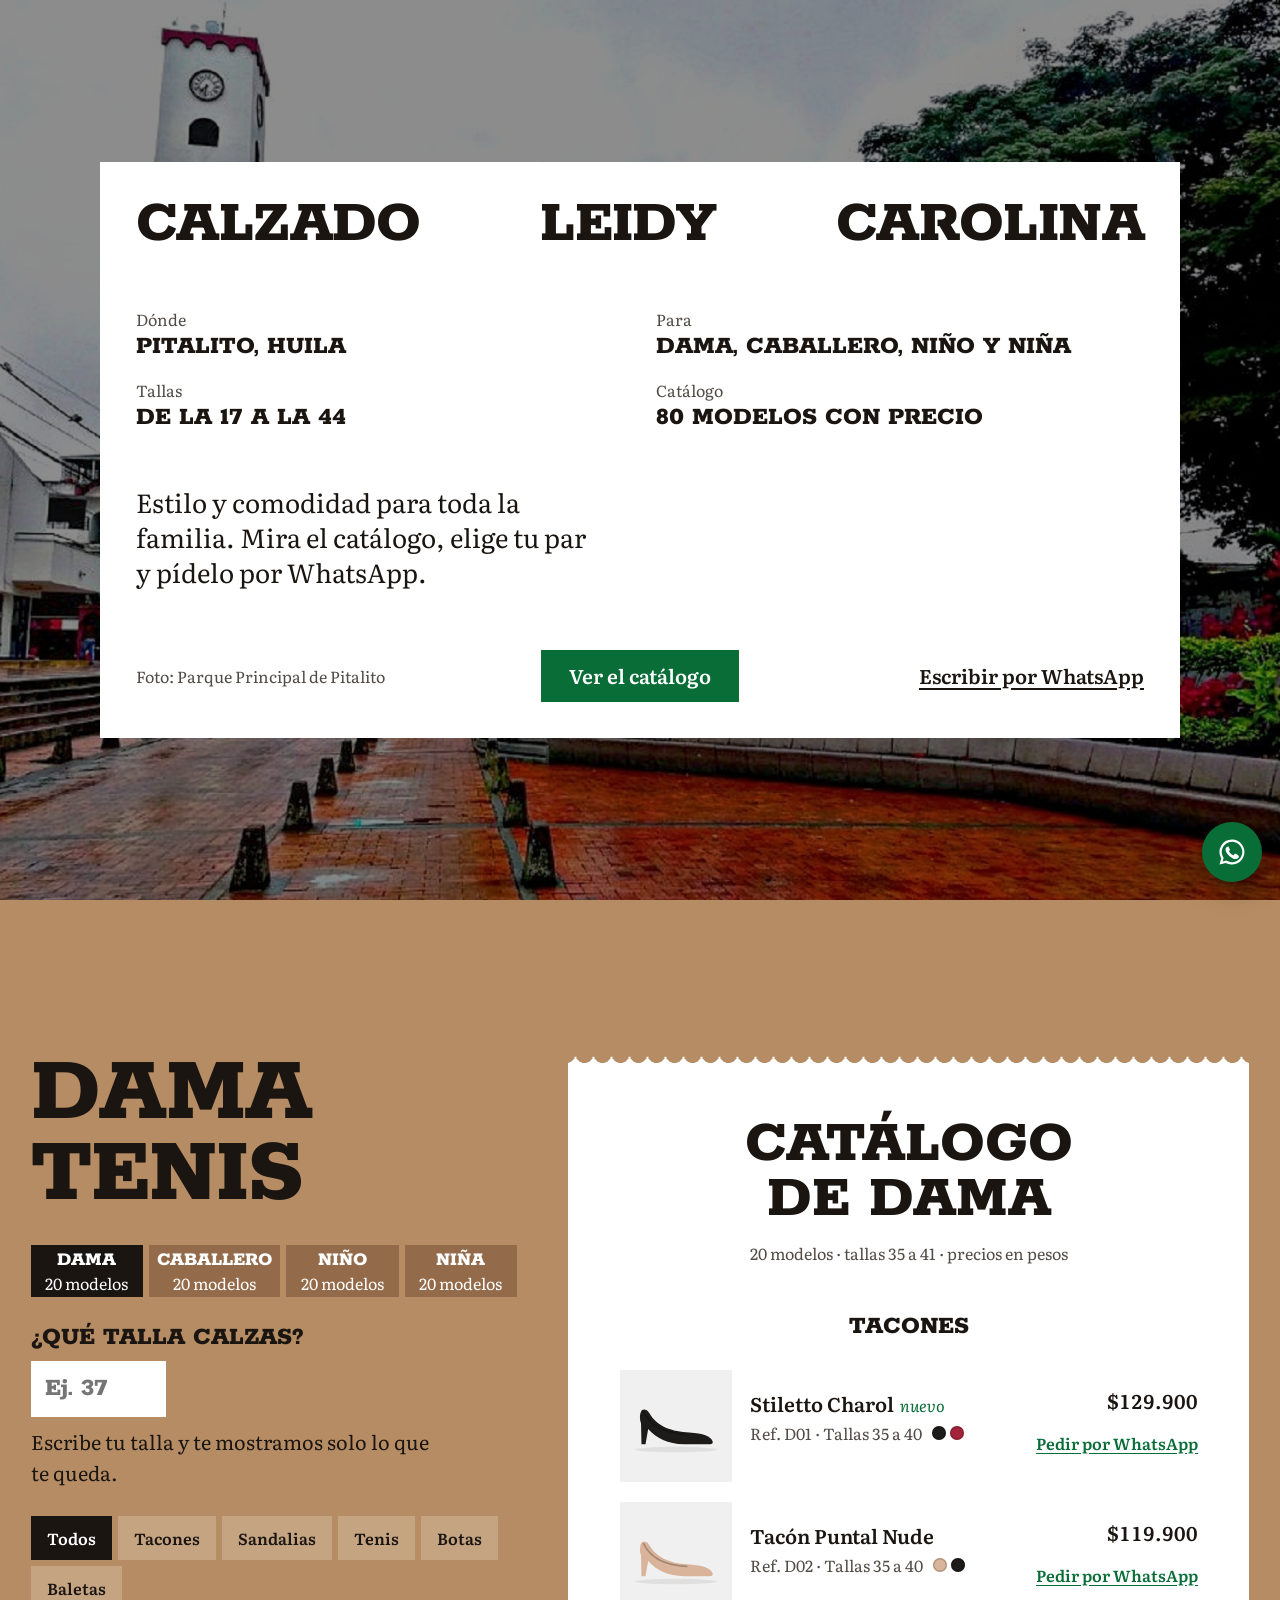
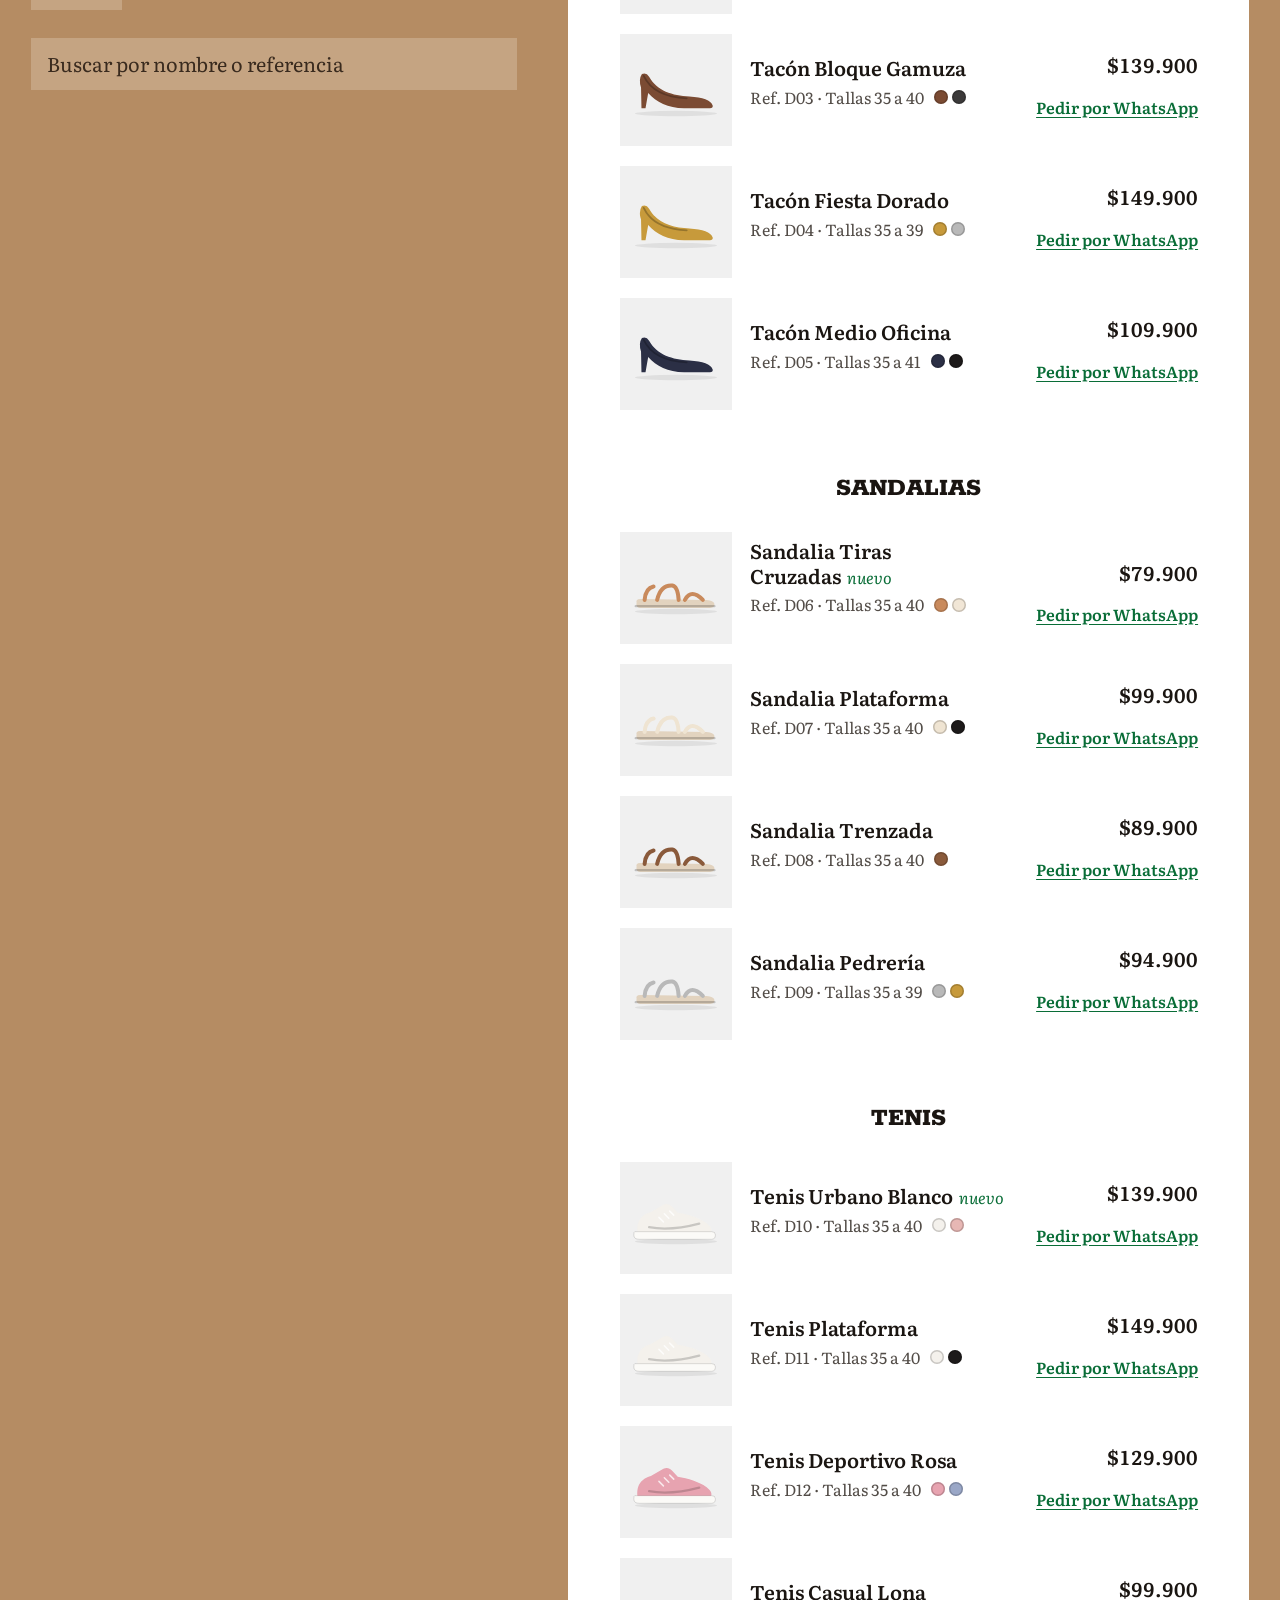
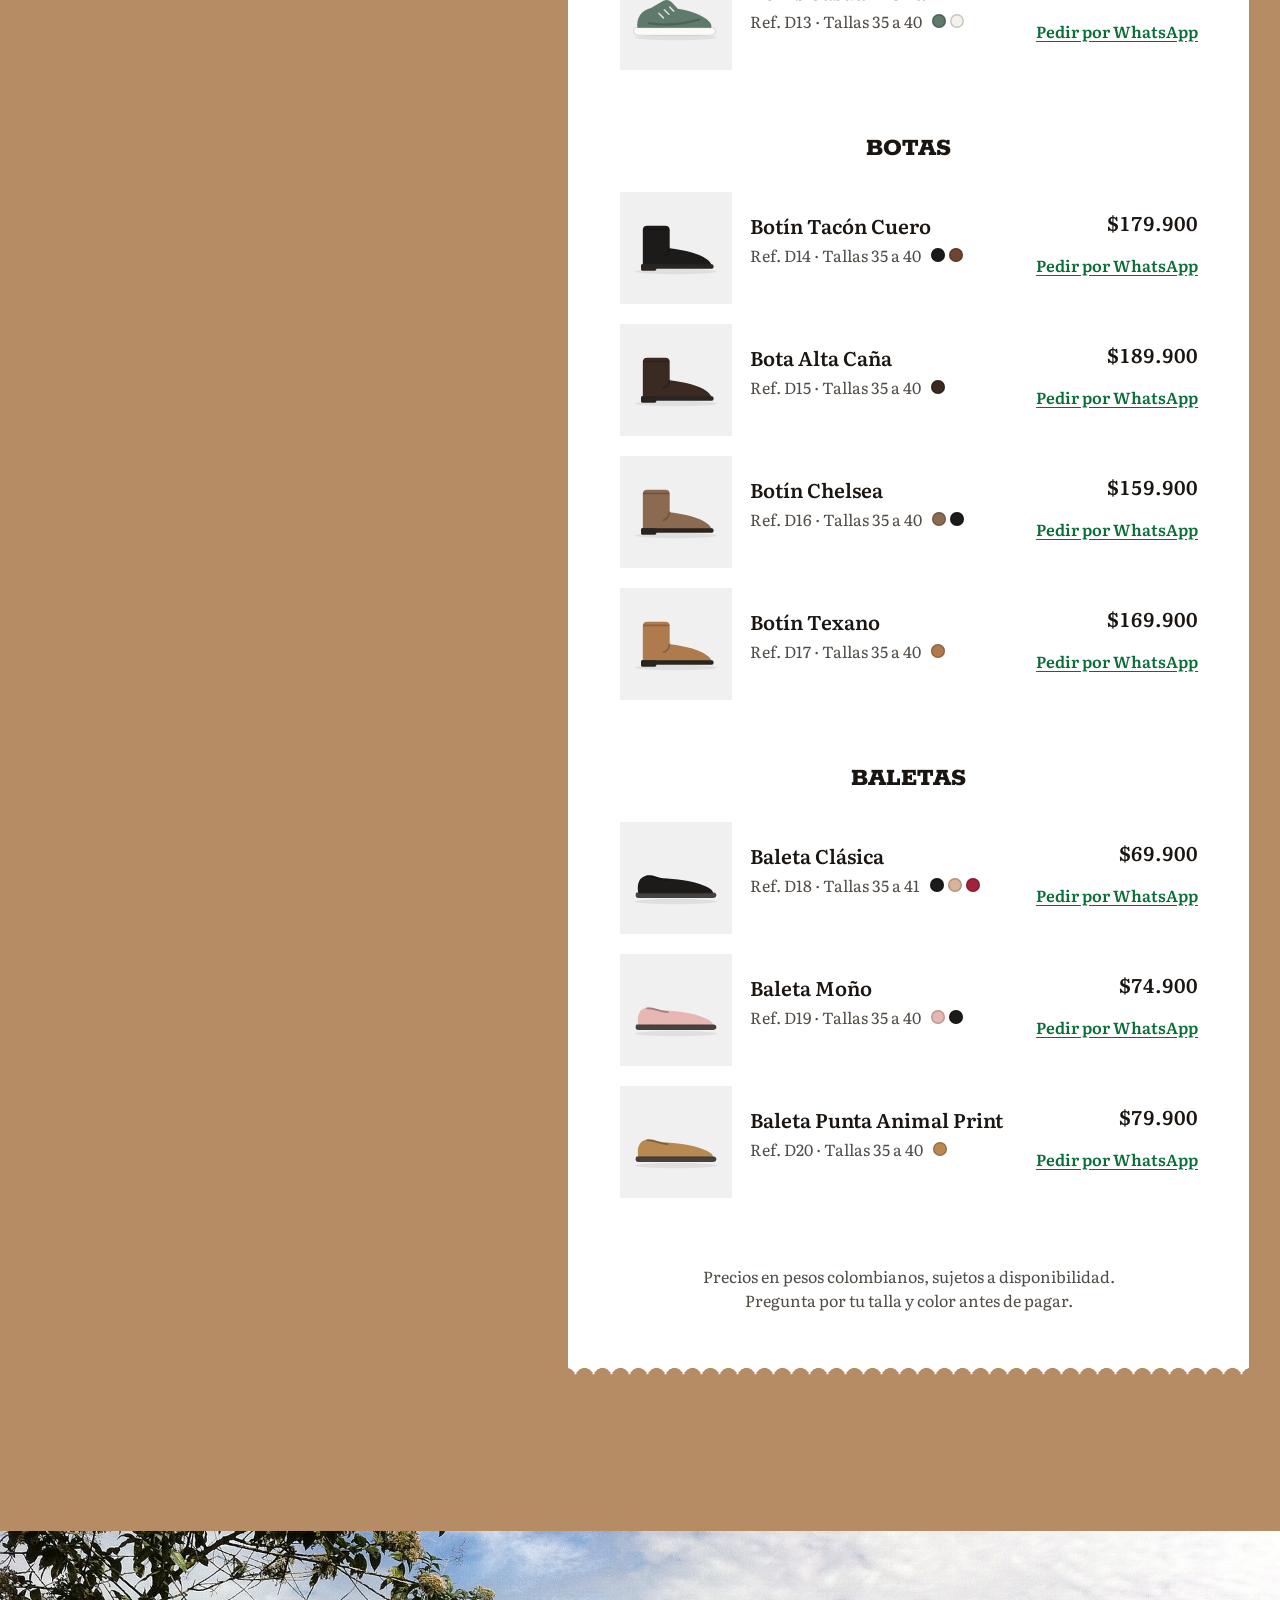
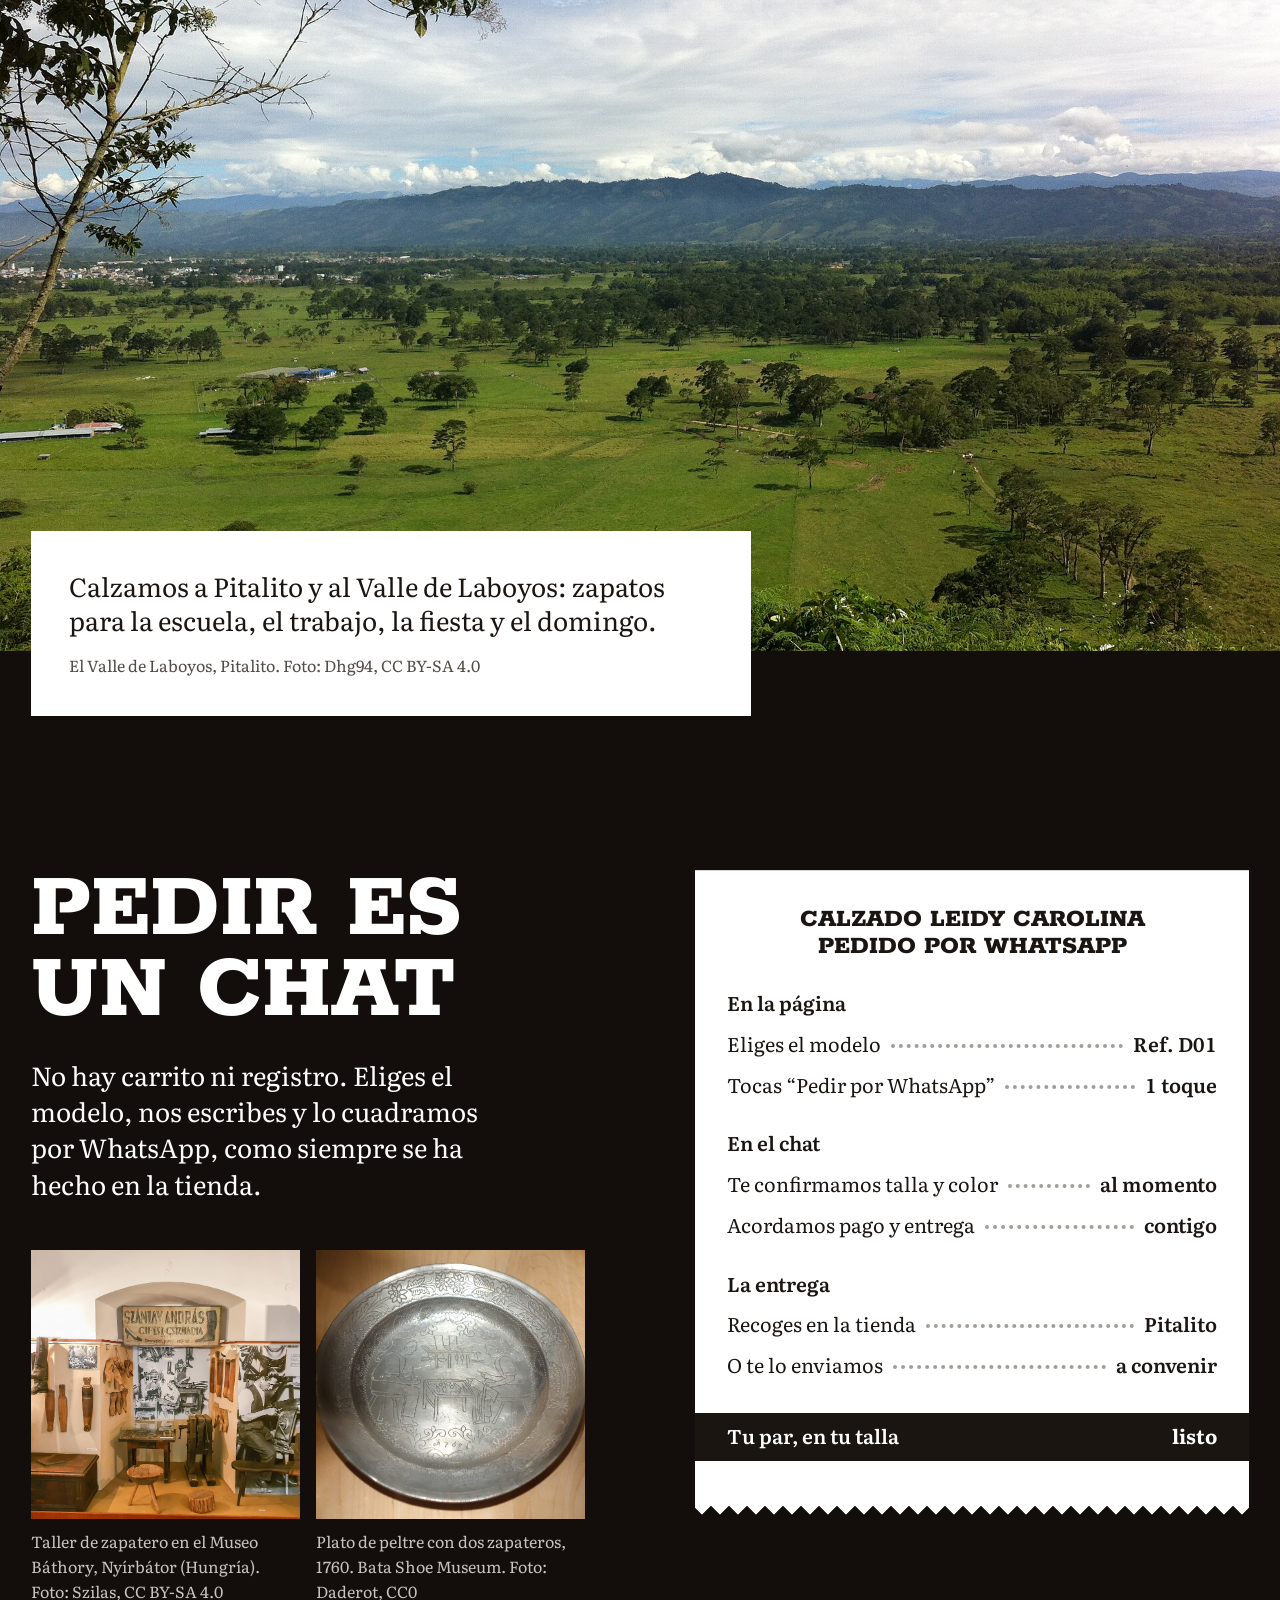
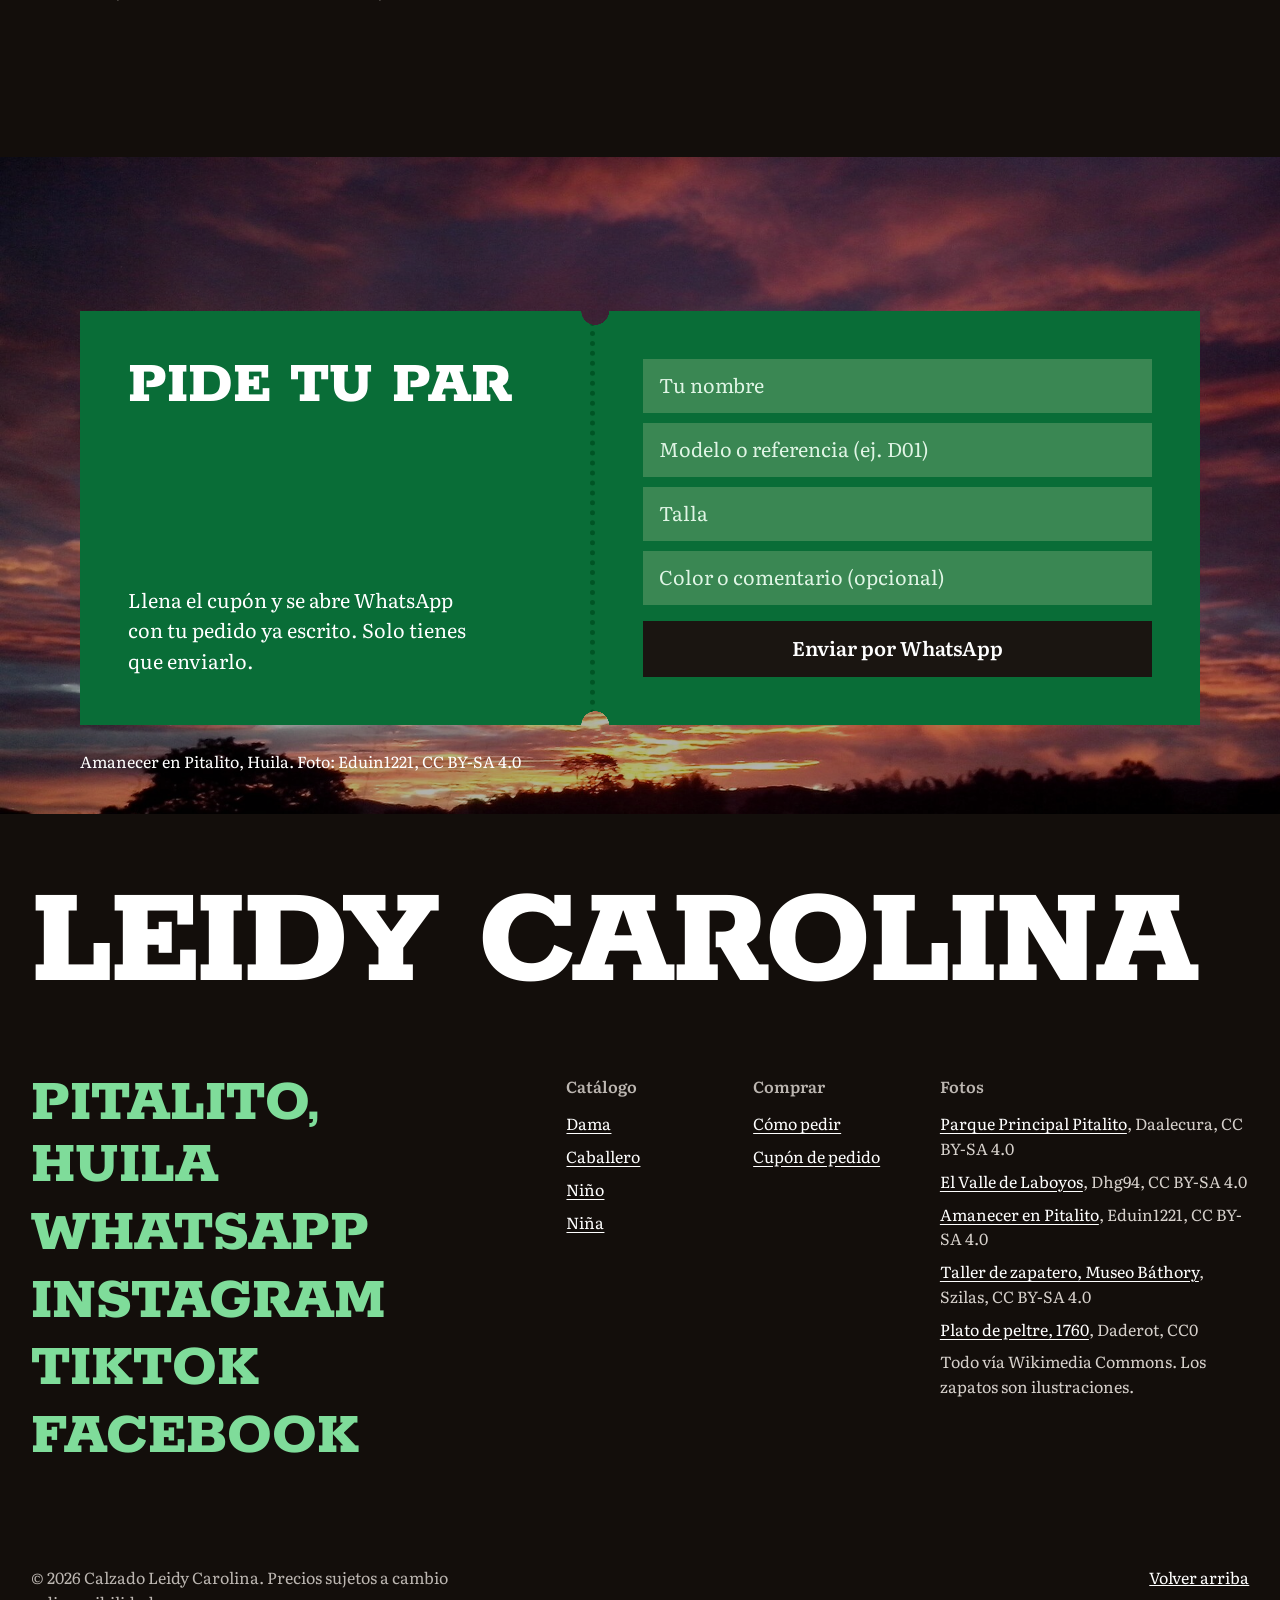
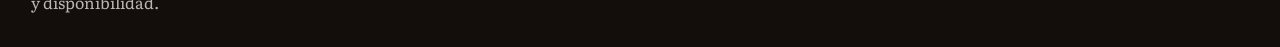
==== index.html @ a2c0b7eb "feat: catálogo web Calzado Leidy Carolina con flujo Trellis Sitio estático (HTML/CSS/JS) para mostra" ====
<!doctype html>
<html lang="es">
<head>
  <meta charset="utf-8">
  <meta name="viewport" content="width=device-width, initial-scale=1">
  <title>Calzado Leidy Carolina · Pitalito, Huila</title>
  <meta name="description" content="Catálogo de Calzado Leidy Carolina en Pitalito, Huila: 80 modelos para dama, caballero, niño y niña, con precio. Pide tu par por WhatsApp.">
  <link rel="preconnect" href="https://fonts.googleapis.com">
  <link rel="preconnect" href="https://fonts.gstatic.com" crossorigin>
  <link href="https://fonts.googleapis.com/css2?family=Rokkitt:wght@800&family=Literata:ital,opsz,wght@0,7..72,400;0,7..72,600;1,7..72,400&display=swap" rel="stylesheet">
  <link rel="stylesheet" href="css/estilos.css">
</head>
<body>

  <!-- PORTADA: la etiqueta de la caja -->
  <header class="portada" id="inicio">
    <img class="portada__foto" src="assets/parque-principal-pitalito.jpg" width="1900" height="1128"
         alt="Parque Principal de Pitalito: la torre blanca del reloj, la calle de ladrillo mojada por la lluvia y el letrero Pitalito Bicentenario entre flores rojas.">
    <div class="etiqueta" id="etiqueta">
      <h1 class="etiqueta__titulo"><span>Calzado</span> <span>Leidy</span> <span>Carolina</span></h1>

      <dl class="etiqueta__datos">
        <div><dt>Dónde</dt><dd>Pitalito, Huila</dd></div>
        <div><dt>Para</dt><dd>Dama, caballero, niño y niña</dd></div>
        <div><dt>Tallas</dt><dd id="datoTallas">De la 17 a la 44</dd></div>
        <div><dt>Catálogo</dt><dd id="datoModelos">80 modelos con precio</dd></div>
      </dl>

      <p class="etiqueta__frase">Estilo y comodidad para toda la familia. Mira el catálogo, elige tu par y pídelo por WhatsApp.</p>

      <div class="etiqueta__pie">
        <p class="etiqueta__credito">Foto: Parque Principal de Pitalito</p>
        <a class="boton" href="#catalogo">Ver el catálogo</a>
        <a class="enlace" data-wa-general target="_blank" rel="noopener">Escribir por WhatsApp</a>
      </div>
    </div>
  </header>

  <main>
    <!-- CATÁLOGO -->
    <section class="catalogo" id="catalogo" aria-labelledby="catNombre">
      <div class="catalogo__in">
        <div class="mando" id="mando">
          <h2 class="mando__nombre" id="catNombre"><span id="catTexto">Dama</span><span class="mando__tipo" id="catTipo" aria-hidden="true"></span></h2>

          <div class="pestanas" role="tablist" aria-label="Categorías" id="pestanas"></div>

          <div class="talla">
            <label for="talla" class="talla__pregunta">¿Qué talla calzas?</label>
            <div class="talla__fila">
              <input id="talla" type="number" inputmode="numeric" min="15" max="46" placeholder="Ej. 37" autocomplete="off">
              <button type="button" class="talla__borrar" id="tallaBorrar" hidden>Ver todas las tallas</button>
            </div>
            <p class="talla__resultado" id="tallaResultado" aria-live="polite">Escribe tu talla y te mostramos solo lo que te queda.</p>
          </div>

          <div class="tipos" id="tipos" role="group" aria-label="Tipo de zapato"></div>

          <label class="buscar">
            <span class="oculto">Buscar en todo el catálogo</span>
            <input type="search" id="buscar" placeholder="Buscar por nombre o referencia" autocomplete="off">
          </label>
        </div>

        <div class="hoja" id="hoja" role="tabpanel" aria-labelledby="hojaTitulo">
          <div class="hoja__cabeza">
            <h3 class="hoja__titulo" id="hojaTitulo">Catálogo de dama</h3>
            <p class="hoja__nota" id="hojaNota"></p>
          </div>
          <div id="lista"></div>
          <p class="hoja__cierre">Precios en pesos colombianos, sujetos a disponibilidad.<br>Pregunta por tu talla y color antes de pagar.</p>
        </div>
      </div>
    </section>

    <!-- EL VALLE -->
    <section class="valle" aria-label="Pitalito">
      <img class="valle__foto" src="assets/el-valle-de-laboyos-pitalito-huila-colombia.jpg" width="1920" height="1434" loading="lazy"
           alt="El Valle de Laboyos visto desde una loma con cafetales: potreros verdes, árboles sueltos y las montañas al fondo bajo un cielo con nubes.">
      <div class="valle__nota">
        <p>Calzamos a Pitalito y al Valle de Laboyos: zapatos para la escuela, el trabajo, la fiesta y el domingo.</p>
        <p class="valle__credito">El Valle de Laboyos, Pitalito. Foto: Dhg94, CC BY-SA 4.0</p>
      </div>
    </section>

    <!-- CÓMO PEDIR -->
    <section class="pedir" id="como-pedir" aria-labelledby="pedirTitulo">
      <div class="pedir__in">
        <div class="pedir__texto">
          <h2 id="pedirTitulo">Pedir es un chat</h2>
          <p>No hay carrito ni registro. Eliges el modelo, nos escribes y lo cuadramos por WhatsApp, como siempre se ha hecho en la tienda.</p>
          <div class="laminas">
            <figure>
              <img src="assets/shoemaker-s-workshop-in-the-bathory-museum.jpg" width="1920" height="1598" loading="lazy"
                   alt="Taller de zapatero reconstruido en un museo: hormas de madera colgadas, botas de cuero, un banco y un letrero antiguo con un zapato de tacón y una bota.">
              <figcaption>Taller de zapatero en el Museo Báthory, Nyírbátor (Hungría). Foto: Szilas, CC BY-SA 4.0</figcaption>
            </figure>
            <figure>
              <img src="assets/romanian-plate-depicting-shoemaker-s-workshop-1760.jpg" width="1920" height="1669" loading="lazy"
                   alt="Plato de peltre grabado en 1760 con dos zapateros trabajando frente a una mesa, con botas en la repisa del fondo.">
              <figcaption>Plato de peltre con dos zapateros, 1760. Bata Shoe Museum. Foto: Daderot, CC0</figcaption>
            </figure>
          </div>
        </div>

        <div class="tirilla" role="group" aria-label="Pasos para pedir">
          <p class="tirilla__cabeza">Calzado Leidy Carolina<br>Pedido por WhatsApp</p>
          <h3>En la página</h3>
          <ul>
            <li><span>Eliges el modelo</span><i></i><b>Ref. D01</b></li>
            <li><span>Tocas “Pedir por WhatsApp”</span><i></i><b>1 toque</b></li>
          </ul>
          <h3>En el chat</h3>
          <ul>
            <li><span>Te confirmamos talla y color</span><i></i><b>al momento</b></li>
            <li><span>Acordamos pago y entrega</span><i></i><b>contigo</b></li>
          </ul>
          <h3>La entrega</h3>
          <ul>
            <li><span>Recoges en la tienda</span><i></i><b>Pitalito</b></li>
            <li><span>O te lo enviamos</span><i></i><b>a convenir</b></li>
          </ul>
          <p class="tirilla__total"><span>Tu par, en tu talla</span><b>listo</b></p>
        </div>
      </div>
    </section>

    <!-- CUPÓN -->
    <section class="cupon-zona" id="cupon" aria-labelledby="cuponTitulo">
      <img class="cupon-zona__foto" src="assets/amanecer-en-pitalito-huila.jpg" width="1920" height="1440" loading="lazy"
           alt="Amanecer en Pitalito: nubes encendidas de rojo y naranja sobre la silueta oscura de los árboles.">
      <form class="cupon" id="formCupon">
        <div class="cupon__izq">
          <h2 id="cuponTitulo">Pide tu par</h2>
          <p>Llena el cupón y se abre WhatsApp con tu pedido ya escrito. Solo tienes que enviarlo.</p>
        </div>
        <div class="cupon__der">
          <label><span class="oculto">Tu nombre</span><input name="nombre" placeholder="Tu nombre" autocomplete="name" required></label>
          <label><span class="oculto">Modelo o referencia</span><input name="modelo" id="cuponModelo" placeholder="Modelo o referencia (ej. D01)" required></label>
          <label><span class="oculto">Talla</span><input name="talla" id="cuponTalla" type="number" inputmode="numeric" min="15" max="46" placeholder="Talla" required></label>
          <label><span class="oculto">Color o comentario</span><input name="nota" placeholder="Color o comentario (opcional)"></label>
          <button type="submit" class="cupon__enviar">Enviar por WhatsApp</button>
          <p class="cupon__error" id="cuponError" role="alert" hidden></p>
        </div>
      </form>
      <p class="cupon-zona__credito">Amanecer en Pitalito, Huila. Foto: Eduin1221, CC BY-SA 4.0</p>
    </section>
  </main>

  <footer class="pie">
    <p class="pie__marca" aria-hidden="true">Leidy Carolina</p>
    <div class="pie__fila">
      <ul class="pie__lugares">
        <li><a href="https://www.google.com/maps/search/?api=1&amp;query=Calzado%20Leidy%20Carolina%20Pitalito" target="_blank" rel="noopener">Pitalito, Huila</a></li>
        <li><a data-wa-general target="_blank" rel="noopener">WhatsApp</a></li>
        <li><a id="lnkInstagram" target="_blank" rel="noopener">Instagram</a></li>
        <li><a id="lnkTiktok" target="_blank" rel="noopener">TikTok</a></li>
        <li><a id="lnkFacebook" target="_blank" rel="noopener">Facebook</a></li>
      </ul>
      <div class="pie__cols">
        <div>
          <h2>Catálogo</h2>
          <ul>
            <li><a href="#catalogo" data-ir="dama">Dama</a></li>
            <li><a href="#catalogo" data-ir="caballero">Caballero</a></li>
            <li><a href="#catalogo" data-ir="nino">Niño</a></li>
            <li><a href="#catalogo" data-ir="nina">Niña</a></li>
          </ul>
        </div>
        <div>
          <h2>Comprar</h2>
          <ul>
            <li><a href="#como-pedir">Cómo pedir</a></li>
            <li><a href="#cupon">Cupón de pedido</a></li>
          </ul>
        </div>
        <div class="pie__creditos">
          <h2>Fotos</h2>
          <ul>
            <li><a href="https://commons.wikimedia.org/w/index.php?curid=128107814" target="_blank" rel="noopener">Parque Principal Pitalito</a>, Daalecura, CC BY-SA 4.0</li>
            <li><a href="https://commons.wikimedia.org/w/index.php?curid=36018869" target="_blank" rel="noopener">El Valle de Laboyos</a>, Dhg94, CC BY-SA 4.0</li>
            <li><a href="https://commons.wikimedia.org/w/index.php?curid=45700578" target="_blank" rel="noopener">Amanecer en Pitalito</a>, Eduin1221, CC BY-SA 4.0</li>
            <li><a href="https://commons.wikimedia.org/w/index.php?curid=107156066" target="_blank" rel="noopener">Taller de zapatero, Museo Báthory</a>, Szilas, CC BY-SA 4.0</li>
            <li><a href="https://commons.wikimedia.org/w/index.php?curid=30473630" target="_blank" rel="noopener">Plato de peltre, 1760</a>, Daderot, CC0</li>
            <li>Todo vía Wikimedia Commons. Los zapatos son ilustraciones.</li>
          </ul>
        </div>
      </div>
    </div>
    <div class="pie__legal">
      <p>© <span id="anio">2026</span> Calzado Leidy Carolina. Precios sujetos a cambio y disponibilidad.</p>
      <a href="#inicio">Volver arriba</a>
    </div>
  </footer>

  <a class="wa-flota" data-wa-general target="_blank" rel="noopener" aria-label="Escribir por WhatsApp">
    <svg viewBox="0 0 24 24" aria-hidden="true"><path d="M12 2a10 10 0 0 0-8.6 15.1L2 22l5-1.3A10 10 0 1 0 12 2zm0 18.2a8.2 8.2 0 0 1-4.2-1.2l-.3-.2-3 .8.8-2.9-.2-.3A8.2 8.2 0 1 1 12 20.2zm4.5-6.1c-.2-.1-1.5-.7-1.7-.8-.2-.1-.4-.1-.6.1l-.8 1c-.1.2-.3.2-.5.1a6.7 6.7 0 0 1-3.3-2.9c-.2-.4.2-.4.7-1.3.1-.2 0-.3 0-.4l-.8-1.8c-.2-.5-.4-.4-.6-.4h-.5a1 1 0 0 0-.7.3 3 3 0 0 0-.9 2.2 5.2 5.2 0 0 0 1.1 2.7 11.8 11.8 0 0 0 4.5 4c1.7.7 2.3.8 3.2.6.5-.1 1.5-.6 1.7-1.2.2-.6.2-1.1.1-1.2l-.4-.3z"/></svg>
  </a>

  <dialog class="ficha" id="ficha" aria-labelledby="fichaNombre">
    <button class="ficha__cerrar" id="fichaCerrar" aria-label="Cerrar">Cerrar</button>
    <div id="fichaContenido"></div>
  </dialog>

  <script src="js/productos.js"></script>
  <script src="js/app.js"></script>
</body>
</html>
---- css/estilos.css ----
/* =========================================================
   Calzado Leidy Carolina — la página es la caja de zapatos:
   cartón kraft de fondo, etiquetas de papel blanco encima.
   ========================================================= */
:root {
  /* color */
  --kraft: oklch(0.67 0.075 66);        /* el cartón de la caja */
  --kraft-hondo: oklch(0.56 0.07 60);
  --etiqueta: #ffffff;                  /* el papel de la etiqueta */
  --gris: oklch(0.955 0 0);        /* un paso de tono para fichas y campos */
  --tinta: oklch(0.2 0.012 60);
  --tinta-suave: oklch(0.42 0.012 60);
  --accion: oklch(0.47 0.12 152);       /* verde de pedir por WhatsApp */
  --accion-hondo: oklch(0.39 0.11 152);
  --accion-clara: oklch(0.82 0.13 152);
  --noche: oklch(0.17 0.01 60);

  /* tipo */
  --rotulo: "Rokkitt", "Arial Narrow", sans-serif;
  --texto: "Literata", Georgia, serif;
  --paso-chico: clamp(0.9375rem, 0.85rem + 0.4vw, 1rem);
  --paso-texto: clamp(1.0625rem, 1rem + 0.3vw, 1.25rem);
  --paso-guia: clamp(1.25rem, 1.1rem + 0.7vw, 1.625rem);
  --paso-titulo: clamp(2rem, 1.3rem + 3.2vw, 4rem);
  --paso-gigante: clamp(3.5rem, 2rem + 5vw, 6rem);

  /* espacio */
  --margen: clamp(16px, 2.4vw, 32px);
  --entre-secciones: clamp(96px, 12vw, 180px);

  /* movimiento */
  --salida: cubic-bezier(0.22, 1, 0.36, 1);

  /* capas */
  --z-flota: 30;
  --z-ficha: 50;
}

*, *::before, *::after { box-sizing: border-box; }
html { scroll-behavior: smooth; -webkit-text-size-adjust: 100%; }
body {
  margin: 0;
  font-family: var(--texto);
  font-size: var(--paso-texto);
  line-height: 1.55;
  color: var(--tinta);
  background: var(--kraft);
  -webkit-font-smoothing: antialiased;
}
img, svg { display: block; max-width: 100%; }
img { height: auto; }
a { color: inherit; }
button, input { font: inherit; color: inherit; }
h1, h2, h3, p, ul, dl, dd, figure { margin: 0; }
ul { padding: 0; list-style: none; }
h1, h2, h3 { text-wrap: balance; }
p { text-wrap: pretty; }
:focus-visible { outline: 3px solid var(--accion); outline-offset: 3px; }
::selection { background: var(--tinta); color: var(--etiqueta); }
.oculto {
  position: absolute; width: 1px; height: 1px; overflow: hidden; /* taste-skill-ignore */
  clip: rect(0 0 0 0); white-space: nowrap; /* taste-skill-ignore: texto solo para lectores de pantalla */
}

/* Botón único de la página: rectángulo plano, esquinas rectas */
.boton {
  display: inline-flex; align-items: center; justify-content: center;
  min-height: 52px; padding: 0 28px;
  background: var(--accion); color: #fff;
  font-family: var(--texto); font-weight: 600; font-size: var(--paso-texto);
  text-decoration: none; border: 0; cursor: pointer;
  transition: background-color .2s var(--salida), transform .2s var(--salida);
}
.boton:hover { background: var(--accion-hondo); }
.boton:active { transform: scale(.97); }
.enlace {
  color: var(--tinta); font-weight: 600; text-underline-offset: 4px;
  text-decoration-thickness: 2px; cursor: pointer;
  transition: color .2s var(--salida);
}
.enlace:hover { color: var(--accion); }

/* ---------------- PORTADA ---------------- */
.portada {
  position: relative; min-height: 100svh; overflow: hidden;
  display: grid; place-items: center;
  padding: clamp(24px, 6vh, 64px) var(--margen);
  background: var(--noche);
}
.portada__foto {
  position: absolute; inset: 0; width: 100%; height: 100%;
  object-fit: cover; filter: brightness(.55);
  transform-origin: 60% 40%;
}
.etiqueta {
  position: relative;
  width: min(1080px, 100%);
  min-height: min(64svh, 640px);
  display: flex; flex-direction: column; gap: clamp(20px, 3.5vh, 36px);
  padding: clamp(20px, 3vw, 36px);
  background: var(--etiqueta);
  will-change: transform;
}
.etiqueta__titulo {
  display: flex; flex-wrap: wrap; justify-content: space-between; column-gap: .35em;
  font-family: var(--rotulo); font-weight: 800; text-transform: uppercase;
  font-size: var(--paso-titulo); line-height: .9; letter-spacing: -0.01em;
}
.etiqueta__datos {
  display: grid; grid-template-columns: 1fr 1fr; gap: 18px 32px;
  padding: 22px 0;
  background: var(--etiqueta);
}
.etiqueta__datos div { display: grid; gap: 2px; }
.etiqueta__datos dt { font-size: var(--paso-chico); color: var(--tinta-suave); }
.etiqueta__datos dd {
  font-family: var(--rotulo); font-weight: 800; text-transform: uppercase;
  font-size: var(--paso-guia); line-height: 1;
}
.etiqueta__frase { font-size: var(--paso-guia); line-height: 1.35; max-width: 30ch; }
.etiqueta__pie {
  margin-top: auto;
  display: grid; grid-template-columns: 1fr auto 1fr; align-items: center; gap: 16px;
}
.etiqueta__pie .enlace { justify-self: end; }
.etiqueta__credito { font-size: var(--paso-chico); color: var(--tinta-suave); }

/* ---------------- CATÁLOGO ---------------- */
.catalogo { padding: var(--entre-secciones) var(--margen); }
.catalogo__in {
  max-width: 1360px; margin: 0 auto;
  display: grid; grid-template-columns: 5fr 7fr; gap: clamp(24px, 4vw, 64px);
  align-items: start;
}
/* La historia fija: el mando se queda mientras la hoja pasa */
.mando {
  position: sticky; top: 24px;
  display: grid; gap: 28px;
}
.mando__nombre {
  font-family: var(--rotulo); font-weight: 800; text-transform: uppercase;
  font-size: var(--paso-gigante); line-height: .85; letter-spacing: -0.01em;
}
.mando__nombre span { display: block; }
.mando__tipo:empty { display: none; }
.pestanas { display: grid; grid-template-columns: repeat(4, 1fr); gap: 6px; }
.pestana {
  min-height: 52px; padding: 6px 8px; border: 0; cursor: pointer;
  background: var(--kraft-hondo); color: var(--etiqueta);
  font-family: var(--rotulo); font-weight: 800; text-transform: uppercase;
  font-size: var(--paso-texto); line-height: 1;
  transition: background-color .2s var(--salida), transform .2s var(--salida);
}
.pestana small { display: block; font-family: var(--texto); font-weight: 400; text-transform: none; font-size: var(--paso-chico); margin-top: 4px; }
.pestana:hover { background: oklch(0.5 0.065 60); }
.pestana:active { transform: scale(.96); }
.pestana[aria-selected="true"] { background: var(--tinta); }

.talla { display: grid; gap: 10px; }
.talla__pregunta { font-family: var(--rotulo); font-weight: 800; text-transform: uppercase; font-size: var(--paso-guia); line-height: 1; }
.talla__fila { display: flex; gap: 8px; flex-wrap: wrap; }
.talla input {
  width: 9ch; min-height: 56px; padding: 0 14px;
  border: 0; background: var(--etiqueta);
  font-family: var(--rotulo); font-weight: 800; font-size: var(--paso-guia);
  -moz-appearance: textfield;
}
.talla input::-webkit-inner-spin-button, .talla input::-webkit-outer-spin-button { -webkit-appearance: none; margin: 0; }
.talla__borrar {
  min-height: 56px; padding: 0 16px; border: 0; cursor: pointer;
  background: var(--tinta); color: var(--etiqueta); font-weight: 600; font-size: var(--paso-chico);
  transition: transform .2s var(--salida);
}
.talla__borrar:active { transform: scale(.96); }
.talla__resultado { font-size: var(--paso-texto); max-width: 34ch; }
.talla__resultado b { font-weight: 600; }

.tipos { display: flex; flex-wrap: wrap; gap: 6px; }
.tipo {
  min-height: 44px; padding: 0 16px; border: 0; cursor: pointer;
  background: oklch(0.74 0.06 68); color: var(--tinta);
  font-weight: 600; font-size: var(--paso-chico);
  transition: background-color .2s var(--salida), transform .2s var(--salida);
}
.tipo:hover { background: oklch(0.79 0.05 68); }
.tipo:active { transform: scale(.96); }
.tipo[aria-pressed="true"] { background: var(--tinta); color: var(--etiqueta); }

.buscar input {
  width: 100%; min-height: 52px; padding: 0 16px;
  border: 0; background: oklch(0.74 0.06 68); color: var(--tinta);
  font-size: var(--paso-texto);
}
.buscar input::placeholder { color: oklch(0.3 0.03 60); }
.buscar input:focus { background: var(--etiqueta); outline-offset: 0; }

/* La hoja impresa, con bordes festoneados */
.hoja {
  --festón: 9px;
  background: var(--etiqueta);
  padding: clamp(40px, 5vw, 64px) clamp(20px, 4vw, 56px);
  /* taste-skill-ignore: máscara para cortar el borde festoneado del papel, no es un degradado visible */
  -webkit-mask: radial-gradient(var(--festón) at 50% 0, #0000 98%, #000) 50% 0 / calc(2 * var(--festón)) 51% repeat-x, radial-gradient(var(--festón) at 50% 100%, #0000 98%, #000) 50% 100% / calc(2 * var(--festón)) 51% repeat-x; /* taste-skill-ignore */
          mask: radial-gradient(var(--festón) at 50% 0, #0000 98%, #000) 50% 0 / calc(2 * var(--festón)) 51% repeat-x, radial-gradient(var(--festón) at 50% 100%, #0000 98%, #000) 50% 100% / calc(2 * var(--festón)) 51% repeat-x; /* taste-skill-ignore */
}
.hoja__cabeza { text-align: center; margin-bottom: 48px; }
.hoja__titulo { font-family: var(--rotulo); font-weight: 800; text-transform: uppercase; font-size: var(--paso-titulo); line-height: .9; }
.hoja__nota { margin-top: 12px; font-size: var(--paso-chico); color: var(--tinta-suave); }
.grupo + .grupo { margin-top: 56px; }
.grupo__nombre {
  font-family: var(--rotulo); font-weight: 800; text-transform: uppercase;
  font-size: var(--paso-guia); line-height: 1; text-align: center; margin-bottom: 20px;
}
.item {
  display: grid; grid-template-columns: 112px 1fr auto; gap: 4px 18px; align-items: center;
  padding: 10px 0;
}
.item__dibujo {
  grid-row: span 2; width: 112px; aspect-ratio: 1; display: grid; place-items: center;
  background: var(--gris); border: 0; padding: 0; cursor: pointer;
  transition: background-color .25s var(--salida);
}
.item__dibujo svg { width: 92%; transition: transform .35s var(--salida); }
.item__dibujo img { width: 100%; height: 100%; object-fit: cover; }
.item:hover .item__dibujo { background: oklch(0.93 0.01 70); }
.item:hover .item__dibujo svg { transform: rotate(-5deg) scale(1.06); }
.item__nombre {
  align-self: end; text-align: left;
  border: 0; background: none; padding: 0; cursor: pointer;
  font-weight: 600; font-size: var(--paso-texto); line-height: 1.25;
}
.item__nombre:hover { text-decoration: underline; text-decoration-thickness: 2px; text-underline-offset: 4px; }
.item__nuevo { font-weight: 400; font-style: italic; color: var(--accion); font-size: var(--paso-chico); margin-left: 6px; white-space: nowrap; }
.item__datos { align-self: start; font-size: var(--paso-chico); color: var(--tinta-suave); display: flex; flex-wrap: wrap; align-items: center; gap: 4px 10px; }
.puntos { display: inline-flex; gap: 4px; }
.puntos i { width: 14px; height: 14px; border-radius: 50%; box-shadow: inset 0 0 0 1.5px oklch(0 0 0 / .18); } /* taste-skill-ignore: aro interior para ver el color blanco sobre papel */
.item__precio {
  grid-column: 3; grid-row: 1; align-self: end; text-align: right;
  font-weight: 600; font-size: var(--paso-texto); font-variant-numeric: tabular-nums;
}
.item__pedir {
  grid-column: 3; grid-row: 2; align-self: start; justify-self: end;
  font-size: var(--paso-chico); font-weight: 600; color: var(--accion);
  text-underline-offset: 3px; min-height: 44px; display: inline-flex; align-items: center;
}
.item__pedir:hover { color: var(--accion-hondo); text-decoration-thickness: 2px; }
.hoja__vacia { text-align: center; max-width: 40ch; margin: 0 auto; display: grid; gap: 18px; justify-items: center; }
.hoja__cierre { margin: 56px auto 0; max-width: 60ch; text-align: center; font-size: var(--paso-chico); color: var(--tinta-suave); }

/* ---------------- EL VALLE ---------------- */
.valle { position: relative; background: var(--noche); }
.valle__foto { width: 100%; height: clamp(420px, 80svh, 820px); object-fit: cover; }
.valle__nota {
  position: relative;
  width: min(720px, calc(100% - 2 * var(--margen)));
  margin: -120px 0 0 var(--margen);
  padding: clamp(24px, 3vw, 40px);
  background: var(--etiqueta);
}
.valle__nota p:first-child { font-size: var(--paso-guia); line-height: 1.3; max-width: 44ch; }
.valle__credito { margin-top: 16px; font-size: var(--paso-chico); color: var(--tinta-suave); }

/* ---------------- CÓMO PEDIR ---------------- */
.pedir { background: var(--noche); color: var(--etiqueta); padding: var(--entre-secciones) var(--margen); }
.pedir__in {
  max-width: 1360px; margin: 0 auto;
  display: grid; grid-template-columns: 5fr 1fr 5fr; align-items: start;
}
.pedir__texto { grid-column: 1; display: grid; gap: 24px; }
.pedir__texto h2 { font-family: var(--rotulo); font-weight: 800; text-transform: uppercase; font-size: var(--paso-gigante); line-height: .85; }
.pedir__texto > p { font-size: var(--paso-guia); line-height: 1.4; max-width: 30ch; }
.laminas { display: grid; grid-template-columns: 1fr 1fr; gap: 16px; margin-top: 24px; }
.laminas img { width: 100%; aspect-ratio: 1; object-fit: cover; }
.laminas figcaption { margin-top: 10px; font-size: var(--paso-chico); color: oklch(0.82 0.01 60); }

.tirilla {
  --diente: 18px;
  grid-column: 3;
  background: var(--etiqueta); color: var(--tinta);
  padding: 36px 32px calc(36px + var(--diente));
  font-variant-numeric: tabular-nums;
  /* taste-skill-ignore: máscara que corta el borde en zigzag de la tirilla */
  -webkit-mask: conic-gradient(from -45deg at bottom, #0000, #000 1deg 89deg, #0000 90deg) 50% / var(--diente) 100%; /* taste-skill-ignore */
          mask: conic-gradient(from -45deg at bottom, #0000, #000 1deg 89deg, #0000 90deg) 50% / var(--diente) 100%; /* taste-skill-ignore */
}
.tirilla__cabeza { text-align: center; font-family: var(--rotulo); font-weight: 800; text-transform: uppercase; font-size: var(--paso-guia); line-height: 1.05; margin-bottom: 8px; }
.tirilla h3 { font-size: var(--paso-texto); font-weight: 600; margin-top: 28px; }
.tirilla li { display: flex; align-items: baseline; gap: 10px; margin-top: 10px; font-size: var(--paso-texto); }
.tirilla li i { flex: 1; min-width: 24px; border-bottom: 4px dotted oklch(0.7 0.01 60); transform: translateY(-4px); }
.tirilla li b { font-weight: 600; white-space: nowrap; }
.tirilla__total {
  display: flex; justify-content: space-between; align-items: center;
  margin: 32px -32px 0; padding: 0 32px; min-height: 48px;
  background: var(--tinta); color: var(--etiqueta); font-weight: 600;
}

/* ---------------- CUPÓN ---------------- */
.cupon-zona { position: relative; padding: var(--entre-secciones) var(--margen) 40px; background: var(--noche); overflow: hidden; }
.cupon-zona__foto { position: absolute; inset: 0; width: 100%; height: 100%; object-fit: cover; filter: brightness(.7); }
.cupon {
  --muesca: 14px;
  position: relative;
  max-width: 1120px; margin: 0 auto;
  display: grid; grid-template-columns: 46fr 54fr;
  background: var(--accion); color: #fff;
  /* taste-skill-ignore: máscara que corta las dos muescas del cupón */
  -webkit-mask: radial-gradient(circle var(--muesca) at 46% 0, #0000 98%, #000) top / 100% 51% no-repeat, radial-gradient(circle var(--muesca) at 46% 100%, #0000 98%, #000) bottom / 100% 51% no-repeat; /* taste-skill-ignore */
          mask: radial-gradient(circle var(--muesca) at 46% 0, #0000 98%, #000) top / 100% 51% no-repeat, radial-gradient(circle var(--muesca) at 46% 100%, #0000 98%, #000) bottom / 100% 51% no-repeat; /* taste-skill-ignore */
}
.cupon__izq {
  display: flex; flex-direction: column; justify-content: space-between; gap: 32px;
  padding: 48px;
  border-right: 5px dotted var(--accion-hondo);
}
.cupon__izq h2 { font-family: var(--rotulo); font-weight: 800; text-transform: uppercase; font-size: var(--paso-titulo); line-height: .9; }
.cupon__izq p { font-size: var(--paso-texto); max-width: 32ch; }
.cupon__der { display: grid; gap: 10px; padding: 48px; }
.cupon input {
  width: 100%; min-height: 54px; padding: 0 16px; border: 0;
  background: oklch(0.56 0.11 152); color: #fff; font-size: var(--paso-texto);
}
.cupon input::placeholder { color: oklch(0.95 0.03 152); }
.cupon input:focus { background: oklch(0.6 0.1 152); outline: 3px solid #fff; outline-offset: 0; }
.cupon input::-webkit-inner-spin-button { -webkit-appearance: none; }
.cupon__enviar {
  min-height: 56px; border: 0; cursor: pointer; margin-top: 6px;
  background: var(--tinta); color: #fff; font-weight: 600; font-size: var(--paso-texto);
  transition: background-color .2s var(--salida), transform .2s var(--salida);
}
.cupon__enviar:hover { background: #000; }
.cupon__enviar:active { transform: scale(.98); }
.cupon__error { font-size: var(--paso-chico); font-weight: 600; background: var(--etiqueta); color: oklch(0.45 0.16 28); padding: 8px 12px; }
.cupon-zona__credito { position: relative; max-width: 1120px; margin: 24px auto 0; font-size: var(--paso-chico); color: #fff; }

/* ---------------- PIE ---------------- */
.pie { background: var(--noche); color: var(--etiqueta); padding: 72px var(--margen) 32px; overflow: hidden; }
.pie__marca {
  font-family: var(--rotulo); font-weight: 800; text-transform: uppercase;
  font-size: 11.4vw; line-height: .8; letter-spacing: -0.02em; white-space: nowrap;
  margin: 0 0 72px;
}
.pie__fila { display: grid; grid-template-columns: 5fr 7fr; gap: 48px; }
.pie__lugares { display: grid; gap: 6px; }
.pie__lugares a {
  font-family: var(--rotulo); font-weight: 800; text-transform: uppercase;
  font-size: var(--paso-titulo); line-height: 1; color: var(--accion-clara); text-decoration: none;
  display: inline-block; transition: transform .25s var(--salida), color .2s var(--salida);
}
.pie__lugares a:hover { color: #fff; transform: translateX(6px); }
.pie__cols { display: grid; grid-template-columns: 1fr 1fr 2fr; gap: 32px; }
.pie__cols h2 { font-size: var(--paso-chico); font-weight: 600; color: oklch(0.78 0.01 60); margin-bottom: 12px; }
.pie__cols li { font-size: var(--paso-chico); margin-bottom: 8px; color: oklch(0.86 0.01 60); }
.pie__cols a { color: #fff; text-underline-offset: 3px; }
.pie__cols a:hover { color: var(--accion-clara); }
.pie__legal p { max-width: 60ch; }
.pie__legal { display: flex; justify-content: space-between; gap: 16px; flex-wrap: wrap; margin-top: 96px; font-size: var(--paso-chico); color: oklch(0.78 0.01 60); }
.pie__legal a { color: #fff; }

/* ---------------- WhatsApp flotante (flota de verdad) ---------------- */
.wa-flota {
  position: fixed; right: 18px; bottom: 18px; z-index: var(--z-flota);
  width: 60px; height: 60px; border-radius: 50%; display: grid; place-items: center;
  background: var(--accion); box-shadow: 0 10px 28px -8px oklch(0.2 0.05 152 / .55); /* taste-skill-ignore: botón que flota sobre la página */
  transition: transform .2s var(--salida), background-color .2s var(--salida);
}
.wa-flota:hover { transform: scale(1.06); background: var(--accion-hondo); }
.wa-flota:active { transform: scale(.95); }
.wa-flota svg { width: 30px; height: 30px; fill: #fff; }

/* ---------------- Ficha (diálogo) ---------------- */
.ficha {
  width: min(880px, calc(100% - 24px)); max-height: calc(100svh - 24px);
  padding: 0; border: 0; background: var(--etiqueta); color: var(--tinta);
  box-shadow: 0 30px 80px -20px oklch(0 0 0 / .5); /* taste-skill-ignore: diálogo */
}
.ficha::backdrop { background: oklch(0.17 0.01 60 / .7); }
.ficha[open] { animation: fichaEntra .35s var(--salida); }
@keyframes fichaEntra { from { opacity: 0; transform: translateY(24px); } }
.ficha__cuerpo { display: grid; grid-template-columns: 1.1fr 1fr; }
.ficha__dibujo { background: var(--gris); display: grid; place-items: center; min-height: 360px; padding: 24px; }
.ficha__dibujo svg { width: 100%; }
.ficha__dibujo img { width: 100%; height: 100%; object-fit: cover; }
.ficha__info { padding: 56px 32px 32px; display: flex; flex-direction: column; gap: 18px; }
.ficha__ref { font-size: var(--paso-chico); color: var(--tinta-suave); }
.ficha__info h2 { font-family: var(--rotulo); font-weight: 800; text-transform: uppercase; font-size: var(--paso-titulo); line-height: .9; }
.ficha__precio { font-size: var(--paso-guia); font-weight: 600; font-variant-numeric: tabular-nums; }
.ficha dl { display: grid; grid-template-columns: auto 1fr; gap: 10px 20px; align-items: center; }
.ficha dt { font-size: var(--paso-chico); color: var(--tinta-suave); }
.ficha dd { font-weight: 600; }
.ficha .puntos i { width: 22px; height: 22px; }
.ficha .boton { margin-top: auto; }
.ficha__nota { font-size: var(--paso-chico); color: var(--tinta-suave); text-align: center; }
.ficha__cerrar {
  position: absolute; top: 12px; right: 12px; z-index: 1;
  min-height: 44px; padding: 0 16px; border: 0; cursor: pointer;
  background: var(--tinta); color: var(--etiqueta); font-weight: 600; font-size: var(--paso-chico);
}

/* ---------------- Movimiento ---------------- */
@media (prefers-reduced-motion: no-preference) {
  .portada__foto { animation: deriva 28s var(--salida) both; }
  @keyframes deriva { from { transform: scale(1.12); } to { transform: scale(1); } }
}
@media (prefers-reduced-motion: reduce) {
  html { scroll-behavior: auto; }
  *, *::before, *::after { animation-duration: .01ms !important; transition-duration: .01ms !important; }
}

/* ---------------- Tableta ---------------- */
@media (max-width: 1000px) {
  .catalogo__in { grid-template-columns: 1fr; }
  .mando { position: static; }
  .pedir__in { grid-template-columns: 1fr; gap: 56px; }
  .tirilla { grid-column: 1; max-width: 520px; }
  .pie__fila { grid-template-columns: 1fr; }
}

/* ---------------- Teléfono ---------------- */
@media (max-width: 680px) {
  .portada { min-height: 100svh; padding: 16px; }
  .etiqueta { min-height: 72svh; }
  .etiqueta__titulo { justify-content: flex-start; }
  .etiqueta__datos { grid-template-columns: 1fr; gap: 12px; padding: 8px 0; }
  .etiqueta__frase { font-size: var(--paso-texto); }
  .etiqueta__pie { grid-template-columns: 1fr; text-align: left; }
  .etiqueta__pie .boton { order: -1; width: 100%; }
  .etiqueta__pie .enlace { justify-self: start; }

  .catalogo { padding-inline: 10px; }
  .mando { padding-inline: 6px; }
  .pestanas { grid-template-columns: 1fr 1fr; }
  .hoja { padding: 40px 18px; }
  .item { grid-template-columns: 84px 1fr; gap: 2px 14px; align-items: start; }
  .item__dibujo { width: 84px; grid-row: span 3; }
  .item__nombre { align-self: start; }
  .item__precio { grid-column: 2; grid-row: auto; text-align: left; align-self: start; }
  .item__pedir { grid-column: 2; grid-row: auto; justify-self: start; margin-bottom: 4px; }
  .valle__foto { height: 56svh; }

  .valle__nota { margin: -64px 12px 0; width: auto; }
  .laminas { grid-template-columns: 1fr 1fr; gap: 10px; }
  .tirilla { padding: 28px 18px calc(28px + var(--diente)); }
  .tirilla__total { margin-inline: -18px; padding-inline: 18px; }

  .cupon { grid-template-columns: 1fr;
    -webkit-mask: radial-gradient(circle var(--muesca) at 0 var(--corte, 46%), #0000 98%, #000) left / 51% 100% no-repeat, radial-gradient(circle var(--muesca) at 100% var(--corte, 46%), #0000 98%, #000) right / 51% 100% no-repeat; /* taste-skill-ignore */
            mask: radial-gradient(circle var(--muesca) at 0 var(--corte, 46%), #0000 98%, #000) left / 51% 100% no-repeat, radial-gradient(circle var(--muesca) at 100% var(--corte, 46%), #0000 98%, #000) right / 51% 100% no-repeat; /* taste-skill-ignore */
  }
  .cupon-zona { padding-inline: 12px; }
  .cupon__izq { padding: 32px 24px; border-right: 0; border-bottom: 5px dotted var(--accion-hondo); }
  .cupon__der { padding: 28px 24px 32px; }

  .pie__cols { grid-template-columns: 1fr 1fr; }
  .pie__creditos { grid-column: 1 / -1; }
  .ficha__cuerpo { grid-template-columns: 1fr; }
  .ficha__dibujo { min-height: 220px; }
  .ficha__info { padding: 24px 20px 28px; }
}
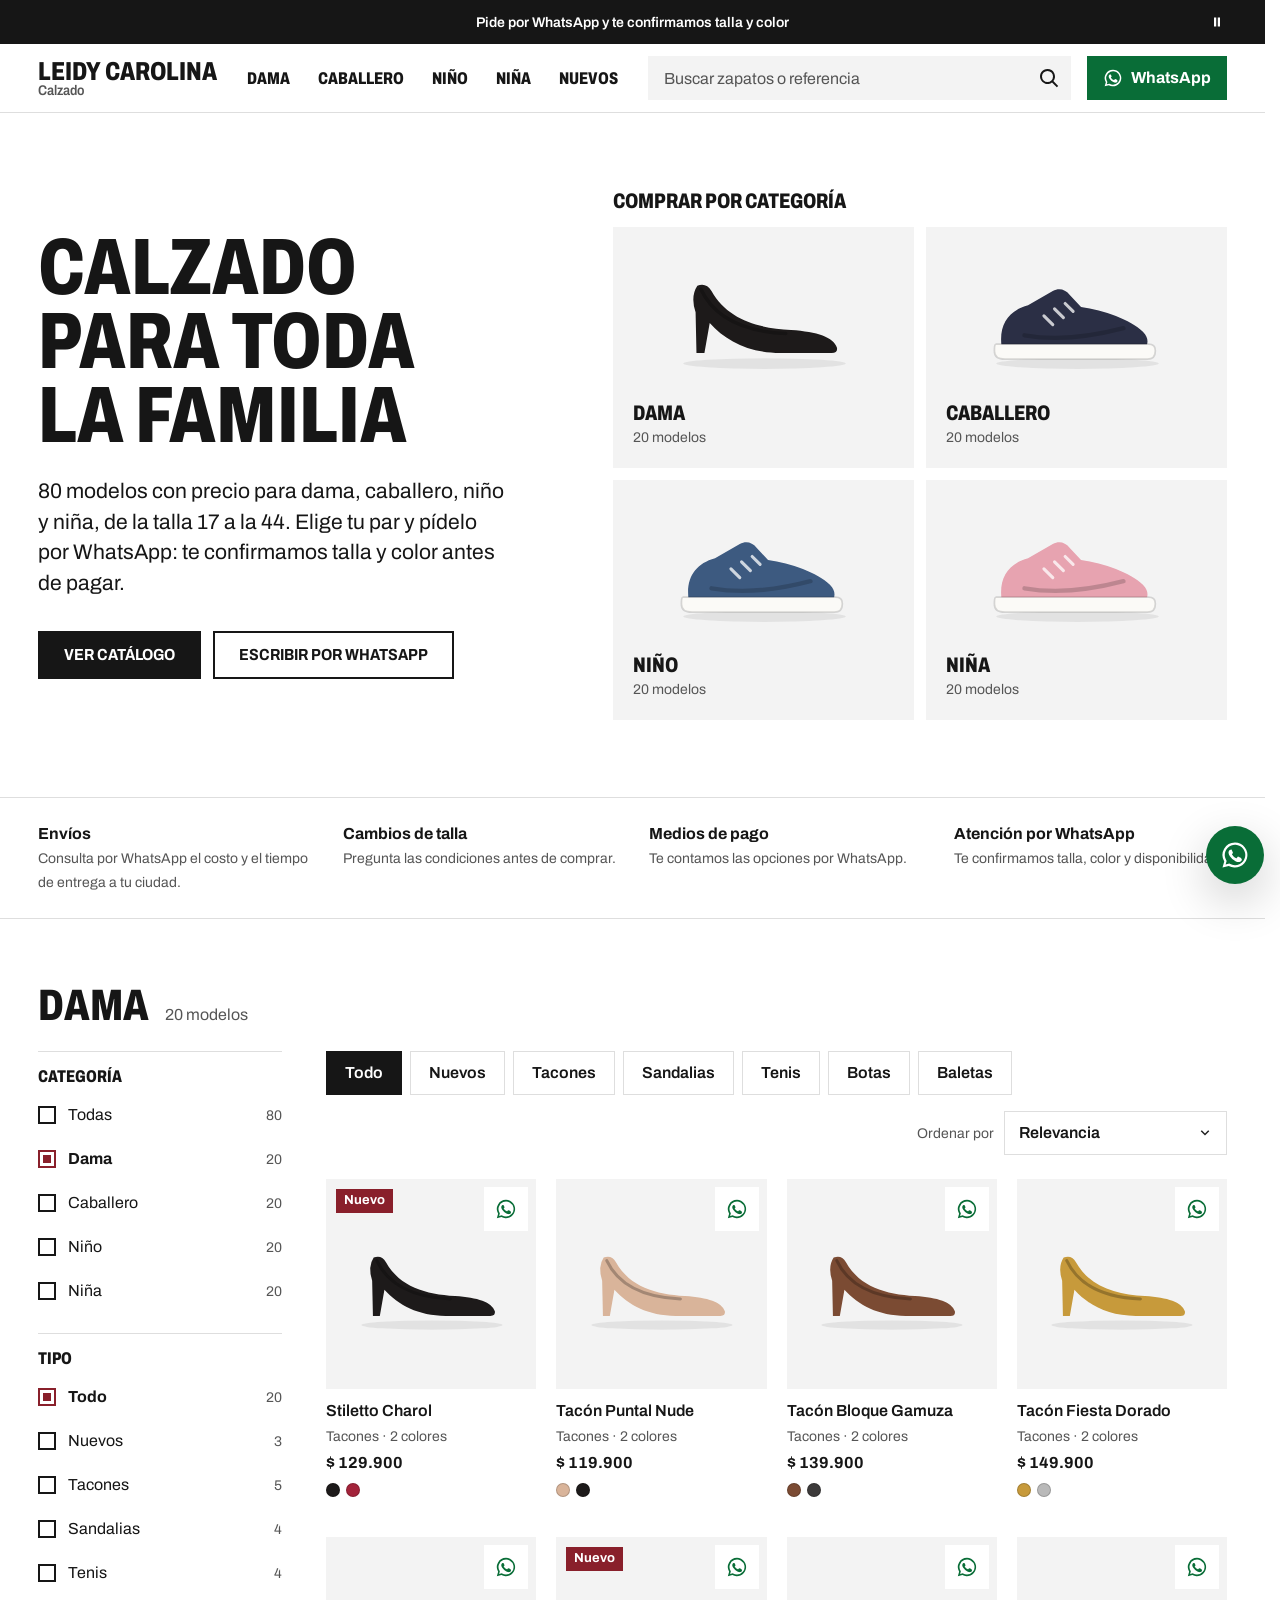
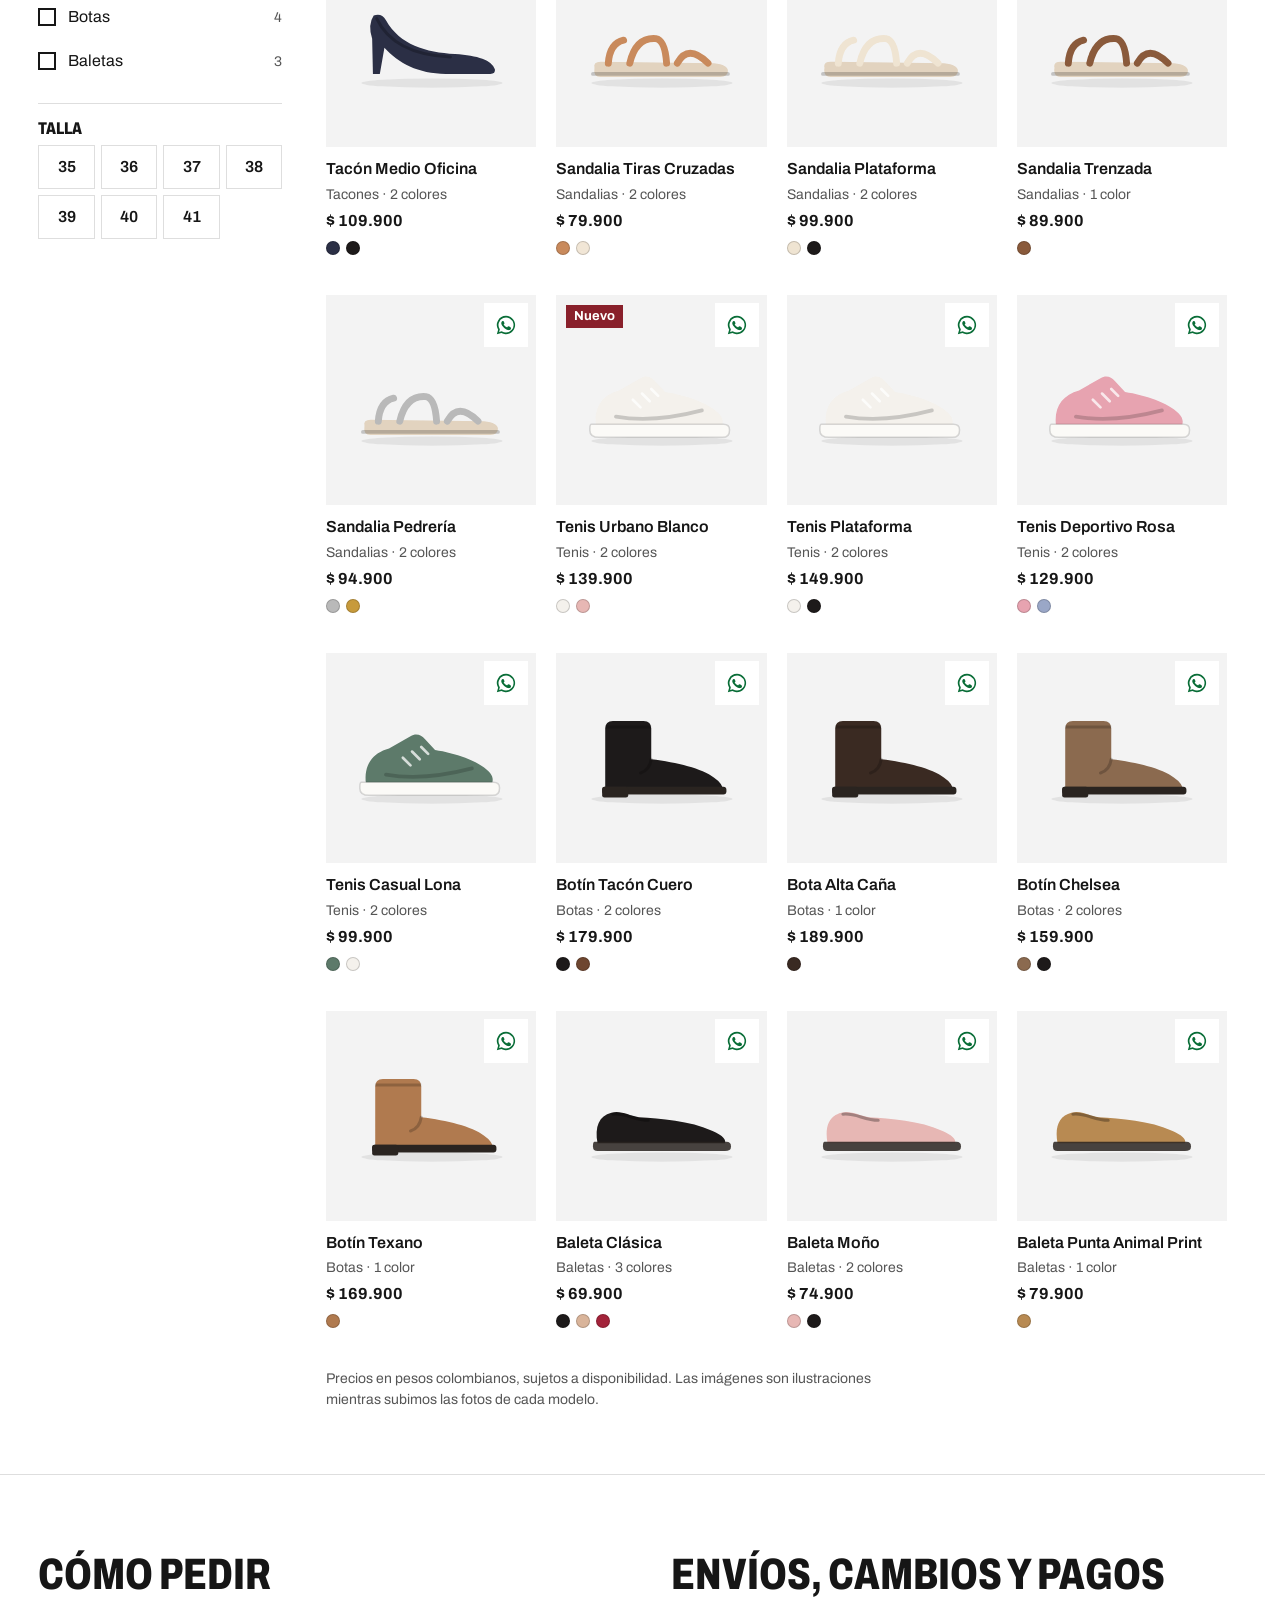
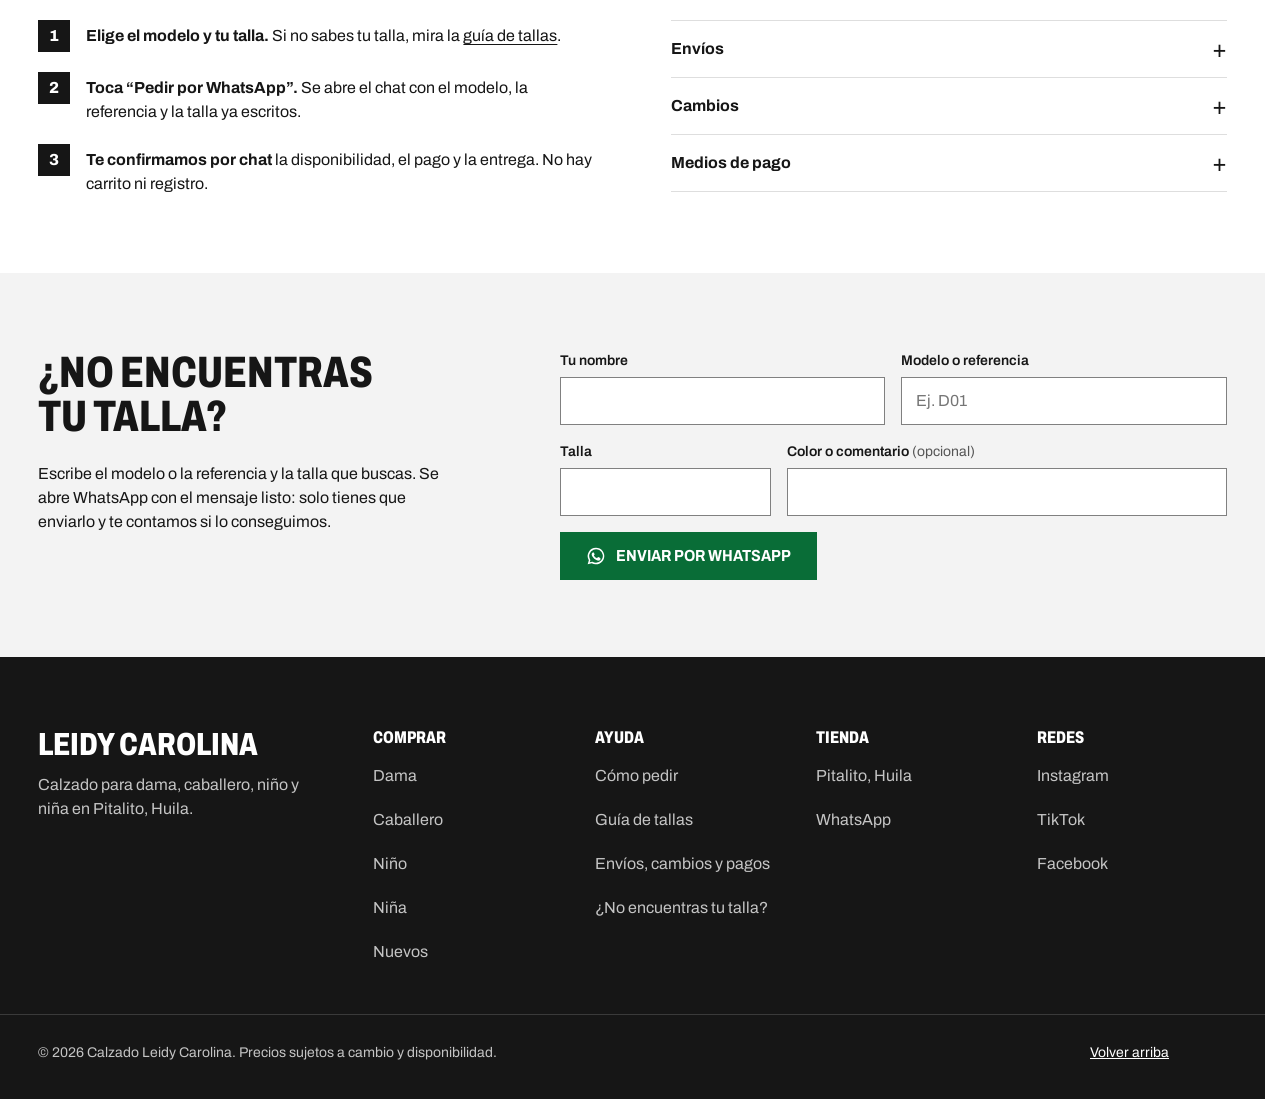
==== commit c48ed0b9: "feat: rediseño profesional de tienda basado en estudio de 9 marcas Se quitan las fotos de Pitalito y" ====
--- a/index.html
+++ b/index.html
@@ -1,190 +1,210 @@
 <!doctype html>
-<html lang="es">
+<html lang="es-CO">
 <head>
   <meta charset="utf-8">
   <meta name="viewport" content="width=device-width, initial-scale=1">
-  <title>Calzado Leidy Carolina · Pitalito, Huila</title>
-  <meta name="description" content="Catálogo de Calzado Leidy Carolina en Pitalito, Huila: 80 modelos para dama, caballero, niño y niña, con precio. Pide tu par por WhatsApp.">
+  <title>Calzado Leidy Carolina · Zapatos para dama, caballero, niño y niña</title>
+  <meta name="description" content="Catálogo de Calzado Leidy Carolina en Pitalito, Huila: 80 modelos para dama, caballero, niño y niña, con precio. Elige tu talla y pide por WhatsApp.">
+  <meta name="theme-color" content="#ffffff">
+  <link rel="icon" href="data:image/svg+xml,%3Csvg xmlns='http://www.w3.org/2000/svg' viewBox='0 0 32 32'%3E%3Crect width='32' height='32' fill='%23222'/%3E%3Cpath d='M9 7h4v14h8v4H9z' fill='%23fff'/%3E%3C/svg%3E">
   <link rel="preconnect" href="https://fonts.googleapis.com">
   <link rel="preconnect" href="https://fonts.gstatic.com" crossorigin>
-  <link href="https://fonts.googleapis.com/css2?family=Rokkitt:wght@800&family=Literata:ital,opsz,wght@0,7..72,400;0,7..72,600;1,7..72,400&display=swap" rel="stylesheet">
+  <link href="https://fonts.googleapis.com/css2?family=Archivo:wdth,wght@62..125,400..800&display=swap" rel="stylesheet">
   <link rel="stylesheet" href="css/estilos.css">
 </head>
 <body>
-
-  <!-- PORTADA: la etiqueta de la caja -->
-  <header class="portada" id="inicio">
-    <img class="portada__foto" src="assets/parque-principal-pitalito.jpg" width="1900" height="1128"
-         alt="Parque Principal de Pitalito: la torre blanca del reloj, la calle de ladrillo mojada por la lluvia y el letrero Pitalito Bicentenario entre flores rojas.">
-    <div class="etiqueta" id="etiqueta">
-      <h1 class="etiqueta__titulo"><span>Calzado</span> <span>Leidy</span> <span>Carolina</span></h1>
-
-      <dl class="etiqueta__datos">
-        <div><dt>Dónde</dt><dd>Pitalito, Huila</dd></div>
-        <div><dt>Para</dt><dd>Dama, caballero, niño y niña</dd></div>
-        <div><dt>Tallas</dt><dd id="datoTallas">De la 17 a la 44</dd></div>
-        <div><dt>Catálogo</dt><dd id="datoModelos">80 modelos con precio</dd></div>
-      </dl>
-
-      <p class="etiqueta__frase">Estilo y comodidad para toda la familia. Mira el catálogo, elige tu par y pídelo por WhatsApp.</p>
-
-      <div class="etiqueta__pie">
-        <p class="etiqueta__credito">Foto: Parque Principal de Pitalito</p>
-        <a class="boton" href="#catalogo">Ver el catálogo</a>
-        <a class="enlace" data-wa-general target="_blank" rel="noopener">Escribir por WhatsApp</a>
-      </div>
+  <a class="saltar" href="#catalogo">Saltar al catálogo</a>
+
+  <!-- BARRA DE AVISOS (TIENDA.anuncios) -->
+  <div class="aviso" id="aviso" role="region" aria-label="Avisos de la tienda">
+    <p class="aviso__texto" id="avisoTexto">Pide por WhatsApp y te confirmamos talla y color</p>
+    <button type="button" class="aviso__pausa" id="avisoPausa" aria-pressed="false" hidden>
+      <span class="oculto">Pausar avisos</span>
+      <svg viewBox="0 0 24 24" aria-hidden="true"><path d="M8 6h3v12H8zM13 6h3v12h-3z"/></svg>
+    </button>
+  </div>
+
+  <!-- CABECERA -->
+  <header class="cabecera" id="inicio">
+    <div class="cabecera__in">
+      <button type="button" class="icono cabecera__menu" id="abrirMenu" aria-controls="menuMovil" aria-expanded="false">
+        <span class="oculto">Abrir menú</span>
+        <svg viewBox="0 0 24 24" aria-hidden="true"><path d="M3 6h18v2H3zM3 11h18v2H3zM3 16h18v2H3z"/></svg>
+      </button>
+
+      <a class="marca" href="#inicio" aria-label="Calzado Leidy Carolina, inicio">
+        <span class="marca__nombre">Leidy Carolina</span>
+        <span class="marca__linea">Calzado</span>
+      </a>
+
+      <nav class="nav" aria-label="Categorías">
+        <ul class="nav__lista" id="navLista"></ul>
+      </nav>
+
+      <form class="buscador" id="buscador" role="search">
+        <label class="oculto" for="buscar">Buscar en todo el catálogo</label>
+        <input type="search" id="buscar" placeholder="Buscar zapatos o referencia" autocomplete="off" enterkeyhint="search">
+        <button type="submit" class="icono buscador__ir">
+          <span class="oculto">Buscar</span>
+          <svg viewBox="0 0 24 24" aria-hidden="true"><path d="M10.5 3a7.5 7.5 0 0 1 5.9 12.1l4.8 4.8-1.4 1.4-4.8-4.8A7.5 7.5 0 1 1 10.5 3zm0 2a5.5 5.5 0 1 0 0 11 5.5 5.5 0 0 0 0-11z"/></svg>
+        </button>
+      </form>
+
+      <button type="button" class="icono cabecera__lupa" id="abrirBuscar" aria-controls="buscador" aria-expanded="false">
+        <span class="oculto">Buscar</span>
+        <svg viewBox="0 0 24 24" aria-hidden="true"><path d="M10.5 3a7.5 7.5 0 0 1 5.9 12.1l4.8 4.8-1.4 1.4-4.8-4.8A7.5 7.5 0 1 1 10.5 3zm0 2a5.5 5.5 0 1 0 0 11 5.5 5.5 0 0 0 0-11z"/></svg>
+      </button>
+
+      <a class="boton-wa cabecera__wa" data-wa="general" target="_blank" rel="noopener">
+        <svg viewBox="0 0 24 24" aria-hidden="true"><use href="#iconoWa"/></svg>
+        <span class="cabecera__wa-texto">WhatsApp</span>
+      </a>
     </div>
   </header>
 
   <main>
+    <!-- PORTADA: sin fotografía, con accesos por categoría -->
+    <section class="portada" aria-labelledby="portadaTitulo">
+      <div class="portada__texto">
+        <h1 class="portada__titulo" id="portadaTitulo">Calzado para toda la familia</h1>
+        <p class="portada__frase">
+          <span id="datoModelos">80 modelos con precio</span> para dama, caballero, niño y niña,
+          <span id="datoTallas">de la talla 17 a la 44</span>. Elige tu par y pídelo por WhatsApp:
+          te confirmamos talla y color antes de pagar.
+        </p>
+        <div class="portada__acciones">
+          <a class="boton" href="#catalogo">Ver catálogo</a>
+          <a class="boton boton--claro" data-wa="general" target="_blank" rel="noopener">Escribir por WhatsApp</a>
+        </div>
+      </div>
+      <div class="portada__cats">
+        <h2 class="portada__subtitulo">Comprar por categoría</h2>
+        <ul class="mosaico" id="mosaico"></ul>
+      </div>
+    </section>
+
+    <!-- FRANJA DE SERVICIO (TIENDA.servicios) -->
+    <section class="servicios" aria-label="Cómo te atendemos">
+      <ul class="servicios__lista" id="servicios"></ul>
+    </section>
+
     <!-- CATÁLOGO -->
-    <section class="catalogo" id="catalogo" aria-labelledby="catNombre">
-      <div class="catalogo__in">
-        <div class="mando" id="mando">
-          <h2 class="mando__nombre" id="catNombre"><span id="catTexto">Dama</span><span class="mando__tipo" id="catTipo" aria-hidden="true"></span></h2>
-
-          <div class="pestanas" role="tablist" aria-label="Categorías" id="pestanas"></div>
-
-          <div class="talla">
-            <label for="talla" class="talla__pregunta">¿Qué talla calzas?</label>
-            <div class="talla__fila">
-              <input id="talla" type="number" inputmode="numeric" min="15" max="46" placeholder="Ej. 37" autocomplete="off">
-              <button type="button" class="talla__borrar" id="tallaBorrar" hidden>Ver todas las tallas</button>
-            </div>
-            <p class="talla__resultado" id="tallaResultado" aria-live="polite">Escribe tu talla y te mostramos solo lo que te queda.</p>
+    <section class="catalogo" id="catalogo" aria-labelledby="catTitulo">
+      <div class="catalogo__cabeza">
+        <h2 class="catalogo__titulo" id="catTitulo">Dama</h2>
+        <p class="catalogo__cuenta" id="catCuenta" aria-live="polite">20 modelos</p>
+      </div>
+
+      <div class="catalogo__cuerpo">
+        <aside class="filtros" aria-label="Filtros">
+          <div class="filtros__cuerpo" id="filtrosLado" data-region></div>
+        </aside>
+
+        <div class="catalogo__principal">
+          <div class="pildoras" id="pildoras" role="group" aria-label="Tipo de zapato" data-region></div>
+
+          <div class="barra">
+            <button type="button" class="boton-filtros" id="abrirFiltros" aria-controls="hojaFiltros">
+              <svg viewBox="0 0 24 24" aria-hidden="true"><path d="M3 6h11v2H3zM18 6h3v2h-3zM3 16h4v2H3zM11 16h10v2H11zM14 4h2v6h-2zM7 14h2v6H7z"/></svg>
+              Filtros<span class="boton-filtros__n" id="filtrosN"></span>
+            </button>
+            <label class="orden">
+              <span>Ordenar por</span>
+              <select id="orden">
+                <option value="relevancia">Relevancia</option>
+                <option value="precio-menor">Precio: menor a mayor</option>
+                <option value="precio-mayor">Precio: mayor a menor</option>
+                <option value="nuevos">Nuevos primero</option>
+              </select>
+            </label>
           </div>
 
-          <div class="tipos" id="tipos" role="group" aria-label="Tipo de zapato"></div>
-
-          <label class="buscar">
-            <span class="oculto">Buscar en todo el catálogo</span>
-            <input type="search" id="buscar" placeholder="Buscar por nombre o referencia" autocomplete="off">
-          </label>
-        </div>
-
-        <div class="hoja" id="hoja" role="tabpanel" aria-labelledby="hojaTitulo">
-          <div class="hoja__cabeza">
-            <h3 class="hoja__titulo" id="hojaTitulo">Catálogo de dama</h3>
-            <p class="hoja__nota" id="hojaNota"></p>
-          </div>
-          <div id="lista"></div>
-          <p class="hoja__cierre">Precios en pesos colombianos, sujetos a disponibilidad.<br>Pregunta por tu talla y color antes de pagar.</p>
-        </div>
-      </div>
-    </section>
-
-    <!-- EL VALLE -->
-    <section class="valle" aria-label="Pitalito">
-      <img class="valle__foto" src="assets/el-valle-de-laboyos-pitalito-huila-colombia.jpg" width="1920" height="1434" loading="lazy"
-           alt="El Valle de Laboyos visto desde una loma con cafetales: potreros verdes, árboles sueltos y las montañas al fondo bajo un cielo con nubes.">
-      <div class="valle__nota">
-        <p>Calzamos a Pitalito y al Valle de Laboyos: zapatos para la escuela, el trabajo, la fiesta y el domingo.</p>
-        <p class="valle__credito">El Valle de Laboyos, Pitalito. Foto: Dhg94, CC BY-SA 4.0</p>
-      </div>
-    </section>
-
-    <!-- CÓMO PEDIR -->
-    <section class="pedir" id="como-pedir" aria-labelledby="pedirTitulo">
-      <div class="pedir__in">
-        <div class="pedir__texto">
-          <h2 id="pedirTitulo">Pedir es un chat</h2>
-          <p>No hay carrito ni registro. Eliges el modelo, nos escribes y lo cuadramos por WhatsApp, como siempre se ha hecho en la tienda.</p>
-          <div class="laminas">
-            <figure>
-              <img src="assets/shoemaker-s-workshop-in-the-bathory-museum.jpg" width="1920" height="1598" loading="lazy"
-                   alt="Taller de zapatero reconstruido en un museo: hormas de madera colgadas, botas de cuero, un banco y un letrero antiguo con un zapato de tacón y una bota.">
-              <figcaption>Taller de zapatero en el Museo Báthory, Nyírbátor (Hungría). Foto: Szilas, CC BY-SA 4.0</figcaption>
-            </figure>
-            <figure>
-              <img src="assets/romanian-plate-depicting-shoemaker-s-workshop-1760.jpg" width="1920" height="1669" loading="lazy"
-                   alt="Plato de peltre grabado en 1760 con dos zapateros trabajando frente a una mesa, con botas en la repisa del fondo.">
-              <figcaption>Plato de peltre con dos zapateros, 1760. Bata Shoe Museum. Foto: Daderot, CC0</figcaption>
-            </figure>
-          </div>
-        </div>
-
-        <div class="tirilla" role="group" aria-label="Pasos para pedir">
-          <p class="tirilla__cabeza">Calzado Leidy Carolina<br>Pedido por WhatsApp</p>
-          <h3>En la página</h3>
-          <ul>
-            <li><span>Eliges el modelo</span><i></i><b>Ref. D01</b></li>
-            <li><span>Tocas “Pedir por WhatsApp”</span><i></i><b>1 toque</b></li>
-          </ul>
-          <h3>En el chat</h3>
-          <ul>
-            <li><span>Te confirmamos talla y color</span><i></i><b>al momento</b></li>
-            <li><span>Acordamos pago y entrega</span><i></i><b>contigo</b></li>
-          </ul>
-          <h3>La entrega</h3>
-          <ul>
-            <li><span>Recoges en la tienda</span><i></i><b>Pitalito</b></li>
-            <li><span>O te lo enviamos</span><i></i><b>a convenir</b></li>
-          </ul>
-          <p class="tirilla__total"><span>Tu par, en tu talla</span><b>listo</b></p>
-        </div>
-      </div>
-    </section>
-
-    <!-- CUPÓN -->
-    <section class="cupon-zona" id="cupon" aria-labelledby="cuponTitulo">
-      <img class="cupon-zona__foto" src="assets/amanecer-en-pitalito-huila.jpg" width="1920" height="1440" loading="lazy"
-           alt="Amanecer en Pitalito: nubes encendidas de rojo y naranja sobre la silueta oscura de los árboles.">
-      <form class="cupon" id="formCupon">
-        <div class="cupon__izq">
-          <h2 id="cuponTitulo">Pide tu par</h2>
-          <p>Llena el cupón y se abre WhatsApp con tu pedido ya escrito. Solo tienes que enviarlo.</p>
-        </div>
-        <div class="cupon__der">
-          <label><span class="oculto">Tu nombre</span><input name="nombre" placeholder="Tu nombre" autocomplete="name" required></label>
-          <label><span class="oculto">Modelo o referencia</span><input name="modelo" id="cuponModelo" placeholder="Modelo o referencia (ej. D01)" required></label>
-          <label><span class="oculto">Talla</span><input name="talla" id="cuponTalla" type="number" inputmode="numeric" min="15" max="46" placeholder="Talla" required></label>
-          <label><span class="oculto">Color o comentario</span><input name="nota" placeholder="Color o comentario (opcional)"></label>
-          <button type="submit" class="cupon__enviar">Enviar por WhatsApp</button>
-          <p class="cupon__error" id="cuponError" role="alert" hidden></p>
-        </div>
+          <ul class="rejilla" id="rejilla"></ul>
+          <div class="vacio" id="vacio" hidden></div>
+          <p class="catalogo__nota">Precios en pesos colombianos, sujetos a disponibilidad. Las imágenes son ilustraciones mientras subimos las fotos de cada modelo.</p>
+        </div>
+      </div>
+    </section>
+
+    <!-- AYUDA: cómo pedir y políticas (TIENDA.politicas) -->
+    <section class="ayuda" id="ayuda" aria-labelledby="ayudaTitulo">
+      <div class="ayuda__pasos">
+        <h2 class="seccion__titulo" id="ayudaTitulo">Cómo pedir</h2>
+        <ol class="pasos">
+          <li><b>Elige el modelo y tu talla.</b> Si no sabes tu talla, mira la <button type="button" class="enlace" data-guia>guía de tallas</button>.</li>
+          <li><b>Toca “Pedir por WhatsApp”.</b> Se abre el chat con el modelo, la referencia y la talla ya escritos.</li>
+          <li><b>Te confirmamos por chat</b> la disponibilidad, el pago y la entrega. No hay carrito ni registro.</li>
+        </ol>
+      </div>
+      <div class="ayuda__politicas" id="envios">
+        <h2 class="seccion__titulo">Envíos, cambios y pagos</h2>
+        <div class="acordeon" id="politicas"></div>
+      </div>
+    </section>
+
+    <!-- PEDIDO RÁPIDO -->
+    <section class="pedido" id="pedido" aria-labelledby="pedidoTitulo">
+      <div class="pedido__texto">
+        <h2 class="seccion__titulo" id="pedidoTitulo">¿No encuentras tu talla?</h2>
+        <p>Escribe el modelo o la referencia y la talla que buscas. Se abre WhatsApp con el mensaje listo: solo tienes que enviarlo y te contamos si lo conseguimos.</p>
+      </div>
+      <form class="pedido__form" id="formPedido" novalidate>
+        <div class="campo">
+          <label for="pedidoNombre">Tu nombre</label>
+          <input id="pedidoNombre" name="nombre" autocomplete="name" required>
+        </div>
+        <div class="campo">
+          <label for="pedidoModelo">Modelo o referencia</label>
+          <input id="pedidoModelo" name="modelo" placeholder="Ej. D01" required>
+        </div>
+        <div class="campo campo--corto">
+          <label for="pedidoTalla">Talla</label>
+          <input id="pedidoTalla" name="talla" type="number" inputmode="numeric" min="15" max="46" required>
+        </div>
+        <div class="campo campo--ancho">
+          <label for="pedidoNota">Color o comentario <span class="campo__opcional">(opcional)</span></label>
+          <input id="pedidoNota" name="nota">
+        </div>
+        <p class="pedido__error" id="pedidoError" role="alert" hidden></p>
+        <button type="submit" class="boton boton--wa pedido__enviar">
+          <svg viewBox="0 0 24 24" aria-hidden="true"><use href="#iconoWa"/></svg>
+          Enviar por WhatsApp
+        </button>
       </form>
-      <p class="cupon-zona__credito">Amanecer en Pitalito, Huila. Foto: Eduin1221, CC BY-SA 4.0</p>
     </section>
   </main>
 
+  <!-- PIE -->
   <footer class="pie">
-    <p class="pie__marca" aria-hidden="true">Leidy Carolina</p>
-    <div class="pie__fila">
-      <ul class="pie__lugares">
-        <li><a href="https://www.google.com/maps/search/?api=1&amp;query=Calzado%20Leidy%20Carolina%20Pitalito" target="_blank" rel="noopener">Pitalito, Huila</a></li>
-        <li><a data-wa-general target="_blank" rel="noopener">WhatsApp</a></li>
-        <li><a id="lnkInstagram" target="_blank" rel="noopener">Instagram</a></li>
-        <li><a id="lnkTiktok" target="_blank" rel="noopener">TikTok</a></li>
-        <li><a id="lnkFacebook" target="_blank" rel="noopener">Facebook</a></li>
-      </ul>
-      <div class="pie__cols">
-        <div>
-          <h2>Catálogo</h2>
-          <ul>
-            <li><a href="#catalogo" data-ir="dama">Dama</a></li>
-            <li><a href="#catalogo" data-ir="caballero">Caballero</a></li>
-            <li><a href="#catalogo" data-ir="nino">Niño</a></li>
-            <li><a href="#catalogo" data-ir="nina">Niña</a></li>
-          </ul>
-        </div>
-        <div>
-          <h2>Comprar</h2>
-          <ul>
-            <li><a href="#como-pedir">Cómo pedir</a></li>
-            <li><a href="#cupon">Cupón de pedido</a></li>
-          </ul>
-        </div>
-        <div class="pie__creditos">
-          <h2>Fotos</h2>
-          <ul>
-            <li><a href="https://commons.wikimedia.org/w/index.php?curid=128107814" target="_blank" rel="noopener">Parque Principal Pitalito</a>, Daalecura, CC BY-SA 4.0</li>
-            <li><a href="https://commons.wikimedia.org/w/index.php?curid=36018869" target="_blank" rel="noopener">El Valle de Laboyos</a>, Dhg94, CC BY-SA 4.0</li>
-            <li><a href="https://commons.wikimedia.org/w/index.php?curid=45700578" target="_blank" rel="noopener">Amanecer en Pitalito</a>, Eduin1221, CC BY-SA 4.0</li>
-            <li><a href="https://commons.wikimedia.org/w/index.php?curid=107156066" target="_blank" rel="noopener">Taller de zapatero, Museo Báthory</a>, Szilas, CC BY-SA 4.0</li>
-            <li><a href="https://commons.wikimedia.org/w/index.php?curid=30473630" target="_blank" rel="noopener">Plato de peltre, 1760</a>, Daderot, CC0</li>
-            <li>Todo vía Wikimedia Commons. Los zapatos son ilustraciones.</li>
-          </ul>
-        </div>
+    <div class="pie__cols">
+      <div class="pie__marca">
+        <p class="marca__nombre">Leidy Carolina</p>
+        <p>Calzado para dama, caballero, niño y niña en <span id="pieCiudad">Pitalito, Huila</span>.</p>
+      </div>
+      <nav class="pie__col" aria-labelledby="pieComprar">
+        <h2 id="pieComprar">Comprar</h2>
+        <ul id="pieCategorias"></ul>
+      </nav>
+      <nav class="pie__col" aria-labelledby="pieAyuda">
+        <h2 id="pieAyuda">Ayuda</h2>
+        <ul>
+          <li><a href="#ayuda">Cómo pedir</a></li>
+          <li><button type="button" class="enlace" data-guia>Guía de tallas</button></li>
+          <li><a href="#envios">Envíos, cambios y pagos</a></li>
+          <li><a href="#pedido">¿No encuentras tu talla?</a></li>
+        </ul>
+      </nav>
+      <div class="pie__col">
+        <h2>Tienda</h2>
+        <ul id="pieTienda"></ul>
+      </div>
+      <div class="pie__col">
+        <h2>Redes</h2>
+        <ul>
+          <li><a id="lnkInstagram" target="_blank" rel="noopener">Instagram</a></li>
+          <li><a id="lnkTiktok" target="_blank" rel="noopener">TikTok</a></li>
+          <li><a id="lnkFacebook" target="_blank" rel="noopener">Facebook</a></li>
+        </ul>
       </div>
     </div>
     <div class="pie__legal">
@@ -193,14 +213,61 @@
     </div>
   </footer>
 
-  <a class="wa-flota" data-wa-general target="_blank" rel="noopener" aria-label="Escribir por WhatsApp">
-    <svg viewBox="0 0 24 24" aria-hidden="true"><path d="M12 2a10 10 0 0 0-8.6 15.1L2 22l5-1.3A10 10 0 1 0 12 2zm0 18.2a8.2 8.2 0 0 1-4.2-1.2l-.3-.2-3 .8.8-2.9-.2-.3A8.2 8.2 0 1 1 12 20.2zm4.5-6.1c-.2-.1-1.5-.7-1.7-.8-.2-.1-.4-.1-.6.1l-.8 1c-.1.2-.3.2-.5.1a6.7 6.7 0 0 1-3.3-2.9c-.2-.4.2-.4.7-1.3.1-.2 0-.3 0-.4l-.8-1.8c-.2-.5-.4-.4-.6-.4h-.5a1 1 0 0 0-.7.3 3 3 0 0 0-.9 2.2 5.2 5.2 0 0 0 1.1 2.7 11.8 11.8 0 0 0 4.5 4c1.7.7 2.3.8 3.2.6.5-.1 1.5-.6 1.7-1.2.2-.6.2-1.1.1-1.2l-.4-.3z"/></svg>
-  </a>
-
-  <dialog class="ficha" id="ficha" aria-labelledby="fichaNombre">
-    <button class="ficha__cerrar" id="fichaCerrar" aria-label="Cerrar">Cerrar</button>
+  <!-- WHATSAPP FLOTANTE CON DOS INTENCIONES -->
+  <div class="wa-flota" id="waFlota">
+    <div class="wa-flota__menu" id="waMenu" hidden>
+      <p class="wa-flota__titulo">¿En qué te ayudamos?</p>
+      <a data-wa="compra" target="_blank" rel="noopener">Comprar con asesora</a>
+      <a data-wa="servicio" target="_blank" rel="noopener">Servicio al cliente</a>
+    </div>
+    <button type="button" class="wa-flota__boton" id="waBoton" aria-expanded="false" aria-controls="waMenu">
+      <span class="oculto">Escribir por WhatsApp</span>
+      <svg viewBox="0 0 24 24" aria-hidden="true"><use href="#iconoWa"/></svg>
+    </button>
+  </div>
+
+  <!-- FICHA DEL PRODUCTO -->
+  <dialog class="modal ficha" id="ficha" aria-labelledby="fichaNombre">
     <div id="fichaContenido"></div>
   </dialog>
+
+  <!-- GUÍA DE TALLAS -->
+  <dialog class="modal guia" id="guia" aria-labelledby="guiaTitulo">
+    <div class="modal__barra">
+      <h2 class="modal__titulo" id="guiaTitulo">Guía de tallas</h2>
+      <button type="button" class="icono" data-cerrar><span class="oculto">Cerrar guía de tallas</span><svg viewBox="0 0 24 24" aria-hidden="true"><use href="#iconoX"/></svg></button>
+    </div>
+    <div class="guia__cuerpo" id="guiaCuerpo"></div>
+  </dialog>
+
+  <!-- FILTROS EN TELÉFONO Y TABLETA -->
+  <dialog class="modal hoja-filtros" id="hojaFiltros" aria-labelledby="hojaFiltrosTitulo">
+    <div class="modal__barra">
+      <h2 class="modal__titulo" id="hojaFiltrosTitulo">Filtros</h2>
+      <button type="button" class="icono" data-cerrar><span class="oculto">Cerrar filtros</span><svg viewBox="0 0 24 24" aria-hidden="true"><use href="#iconoX"/></svg></button>
+    </div>
+    <div class="hoja-filtros__cuerpo" id="filtrosHoja" data-region></div>
+    <div class="hoja-filtros__pie">
+      <button type="button" class="boton boton--claro" data-limpiar>Limpiar</button>
+      <button type="button" class="boton" data-cerrar id="verResultados">Ver resultados</button>
+    </div>
+  </dialog>
+
+  <!-- MENÚ EN TELÉFONO Y TABLETA -->
+  <dialog class="modal cajon" id="menuMovil" aria-label="Menú">
+    <div class="modal__barra">
+      <p class="marca__nombre">Leidy Carolina</p>
+      <button type="button" class="icono" data-cerrar><span class="oculto">Cerrar menú</span><svg viewBox="0 0 24 24" aria-hidden="true"><use href="#iconoX"/></svg></button>
+    </div>
+    <div class="cajon__cuerpo" id="cajonCuerpo"></div>
+  </dialog>
+
+  <!-- ÍCONOS -->
+  <svg width="0" height="0" class="oculto" aria-hidden="true">
+    <symbol id="iconoWa" viewBox="0 0 24 24"><path fill="currentColor" d="M12 2a10 10 0 0 0-8.6 15.1L2 22l5-1.3A10 10 0 1 0 12 2zm0 18.2a8.2 8.2 0 0 1-4.2-1.2l-.3-.2-3 .8.8-2.9-.2-.3A8.2 8.2 0 1 1 12 20.2zm4.5-6.1c-.2-.1-1.5-.7-1.7-.8-.2-.1-.4-.1-.6.1l-.8 1c-.1.2-.3.2-.5.1a6.7 6.7 0 0 1-3.3-2.9c-.2-.4.2-.4.7-1.3.1-.2 0-.3 0-.4l-.8-1.8c-.2-.5-.4-.4-.6-.4h-.5a1 1 0 0 0-.7.3 3 3 0 0 0-.9 2.2 5.2 5.2 0 0 0 1.1 2.7 11.8 11.8 0 0 0 4.5 4c1.7.7 2.3.8 3.2.6.5-.1 1.5-.6 1.7-1.2.2-.6.2-1.1.1-1.2l-.4-.3z"/></symbol>
+    <symbol id="iconoX" viewBox="0 0 24 24"><path fill="currentColor" d="M6.4 5 12 10.6 17.6 5 19 6.4 13.4 12l5.6 5.6-1.4 1.4-5.6-5.6L6.4 19 5 17.6l5.6-5.6L5 6.4z"/></symbol>
+    <symbol id="iconoFlecha" viewBox="0 0 24 24"><path fill="currentColor" d="m9 5 7 7-7 7-1.4-1.4 5.6-5.6-5.6-5.6z"/></symbol>
+  </svg>
 
   <script src="js/productos.js"></script>
   <script src="js/app.js"></script>
--- a/css/estilos.css
+++ b/css/estilos.css
@@ -1,458 +1,955 @@
 /* =========================================================
-   Calzado Leidy Carolina — la página es la caja de zapatos:
-   cartón kraft de fondo, etiquetas de papel blanco encima.
+   Calzado Leidy Carolina — tienda de calzado, estilo retail sobrio:
+   fondo blanco, fichas gris claro, botones negros de esquina recta,
+   un acento vino para sellos y estados activos, verde solo en WhatsApp.
+   Puntos de corte: 1100px (escritorio) y 760px (teléfono).
    ========================================================= */
 :root {
   /* color */
-  --kraft: oklch(0.67 0.075 66);        /* el cartón de la caja */
-  --kraft-hondo: oklch(0.56 0.07 60);
-  --etiqueta: #ffffff;                  /* el papel de la etiqueta */
-  --gris: oklch(0.955 0 0);        /* un paso de tono para fichas y campos */
-  --tinta: oklch(0.2 0.012 60);
-  --tinta-suave: oklch(0.42 0.012 60);
-  --accion: oklch(0.47 0.12 152);       /* verde de pedir por WhatsApp */
-  --accion-hondo: oklch(0.39 0.11 152);
-  --accion-clara: oklch(0.82 0.13 152);
-  --noche: oklch(0.17 0.01 60);
-
-  /* tipo */
-  --rotulo: "Rokkitt", "Arial Narrow", sans-serif;
-  --texto: "Literata", Georgia, serif;
-  --paso-chico: clamp(0.9375rem, 0.85rem + 0.4vw, 1rem);
-  --paso-texto: clamp(1.0625rem, 1rem + 0.3vw, 1.25rem);
-  --paso-guia: clamp(1.25rem, 1.1rem + 0.7vw, 1.625rem);
-  --paso-titulo: clamp(2rem, 1.3rem + 3.2vw, 4rem);
-  --paso-gigante: clamp(3.5rem, 2rem + 5vw, 6rem);
+  --blanco: #ffffff;
+  --gris: oklch(0.965 0 0);          /* fichas de producto y paneles */
+  --gris-hondo: oklch(0.93 0 0);     /* hover de superficies grises */
+  --linea: oklch(0.9 0 0);           /* separadores finos de filtros, pie y acordeones */
+  --tinta: oklch(0.2 0 0);
+  --tinta-hover: oklch(0.34 0 0);
+  --tinta-suave: oklch(0.45 0 0);    /* texto secundario: 7:1 sobre blanco */
+  --apagado: oklch(0.68 0 0);        /* tallas sin modelos (deshabilitadas) */
+  --acento: oklch(0.42 0.14 20);     /* vino: sellos, oferta, activos */
+  --wa: oklch(0.47 0.12 152);        /* verde WhatsApp, solo en acciones de WhatsApp */
+  --wa-hondo: oklch(0.4 0.11 152);
+  --pie-texto: oklch(0.82 0 0);
+
+  /* tipo: una familia, dos anchos */
+  --fuente: "Archivo", "Arial Narrow", Arial, sans-serif;
+  --paso-chico: 0.875rem;
+  --paso-texto: 1rem;
+  --paso-guia: clamp(1.125rem, 1rem + 0.4vw, 1.375rem);
+  --paso-titulo: clamp(1.75rem, 1.2rem + 2vw, 2.75rem);
+  --paso-gigante: clamp(2.5rem, 1.4rem + 4.6vw, 5rem);
 
   /* espacio */
-  --margen: clamp(16px, 2.4vw, 32px);
-  --entre-secciones: clamp(96px, 12vw, 180px);
+  --margen: clamp(16px, 3vw, 40px);
+  --ancho: 1440px;
+  --borde: max(var(--margen), calc((100% - var(--ancho)) / 2 + var(--margen)));
+  --alto-cabecera: 68px;
 
   /* movimiento */
   --salida: cubic-bezier(0.22, 1, 0.36, 1);
 
+  /* elevación: solo para lo que flota (ventanas, menús, botón de WhatsApp) */
+  --sombra: 0 16px 48px oklch(0 0 0 / 0.2);
+
   /* capas */
+  --z-cabecera: 40;
   --z-flota: 30;
-  --z-ficha: 50;
 }
 
 *, *::before, *::after { box-sizing: border-box; }
-html { scroll-behavior: smooth; -webkit-text-size-adjust: 100%; }
+html { -webkit-text-size-adjust: 100%; scrollbar-gutter: stable; }
+@media (prefers-reduced-motion: no-preference) { html { scroll-behavior: smooth; } }
+html:has(dialog[open]) { overflow: hidden; }
 body {
   margin: 0;
-  font-family: var(--texto);
+  font-family: var(--fuente);
   font-size: var(--paso-texto);
-  line-height: 1.55;
+  line-height: 1.5;
   color: var(--tinta);
-  background: var(--kraft);
+  background: var(--blanco);
   -webkit-font-smoothing: antialiased;
+  overflow-x: clip;
 }
 img, svg { display: block; max-width: 100%; }
 img { height: auto; }
 a { color: inherit; }
-button, input { font: inherit; color: inherit; }
-h1, h2, h3, p, ul, dl, dd, figure { margin: 0; }
-ul { padding: 0; list-style: none; }
-h1, h2, h3 { text-wrap: balance; }
+button, input, select { font: inherit; color: inherit; }
+button { cursor: pointer; }
+h1, h2, h3, h4, p, ul, ol, dl, dd, figure { margin: 0; }
+ul, ol { padding: 0; list-style: none; }
+h1, h2, h3, h4 { text-wrap: balance; }
 p { text-wrap: pretty; }
-:focus-visible { outline: 3px solid var(--accion); outline-offset: 3px; }
-::selection { background: var(--tinta); color: var(--etiqueta); }
-.oculto {
-  position: absolute; width: 1px; height: 1px; overflow: hidden; /* taste-skill-ignore */
-  clip: rect(0 0 0 0); white-space: nowrap; /* taste-skill-ignore: texto solo para lectores de pantalla */
-}
-
-/* Botón único de la página: rectángulo plano, esquinas rectas */
+[hidden] { display: none !important; }
+:focus-visible { outline: 3px solid var(--tinta); outline-offset: 3px; }
+::selection { background: var(--tinta); color: var(--blanco); }
+
+.oculto { /* taste-skill-ignore: ayuda visualmente oculta para lectores de pantalla */
+  position: absolute !important;
+  width: 1px; height: 1px;
+  padding: 0; margin: -1px;
+  overflow: hidden;
+  clip: rect(0 0 0 0);
+  white-space: nowrap;
+  border: 0;
+}
+.saltar {
+  position: absolute;
+  left: 8px; top: -80px;
+  z-index: 100;
+  padding: 12px 16px;
+  background: var(--tinta);
+  color: var(--blanco);
+  font-weight: 700;
+}
+.saltar:focus { top: 8px; }
+
+/* Rótulo: Archivo condensada en mayúsculas */
+.portada__titulo, .catalogo__titulo, .seccion__titulo, .marca__nombre, .mosaico__nombre,
+.ficha__nombre, .modal__titulo, .vacio__titulo, .cajon__titulo, .cajon__item--cat, .nav__enlace,
+.portada__subtitulo, .ficha__subtitulo, .guia__subtitulo, .filtro__titulo, .pie__col h2 {
+  font-stretch: 75%;
+  font-weight: 800;
+  text-transform: uppercase;
+  line-height: 1;
+  letter-spacing: 0;
+}
+
+/* ---------- Botones y enlaces ---------- */
 .boton {
-  display: inline-flex; align-items: center; justify-content: center;
-  min-height: 52px; padding: 0 28px;
-  background: var(--accion); color: #fff;
-  font-family: var(--texto); font-weight: 600; font-size: var(--paso-texto);
-  text-decoration: none; border: 0; cursor: pointer;
-  transition: background-color .2s var(--salida), transform .2s var(--salida);
-}
-.boton:hover { background: var(--accion-hondo); }
-.boton:active { transform: scale(.97); }
+  display: inline-flex;
+  align-items: center;
+  justify-content: center;
+  gap: 10px;
+  min-height: 48px;
+  padding: 0 24px;
+  border: 2px solid var(--tinta);
+  border-radius: 0;
+  background: var(--tinta);
+  color: var(--blanco);
+  font-weight: 700;
+  font-stretch: 87.5%;
+  text-transform: uppercase;
+  text-decoration: none;
+  text-align: center;
+  line-height: 1.1;
+  transition: background-color 0.2s, border-color 0.2s, color 0.2s;
+}
+.boton:hover { background: var(--tinta-hover); border-color: var(--tinta-hover); }
+.boton svg { width: 20px; height: 20px; flex: none; }
+.boton--claro { background: var(--blanco); color: var(--tinta); }
+.boton--claro:hover { background: var(--gris); border-color: var(--tinta); }
+.boton--wa, .boton-wa { background: var(--wa); border-color: var(--wa); color: var(--blanco); }
+.boton--wa:hover, .boton-wa:hover { background: var(--wa-hondo); border-color: var(--wa-hondo); }
+
 .enlace {
-  color: var(--tinta); font-weight: 600; text-underline-offset: 4px;
-  text-decoration-thickness: 2px; cursor: pointer;
-  transition: color .2s var(--salida);
-}
-.enlace:hover { color: var(--accion); }
-
-/* ---------------- PORTADA ---------------- */
+  padding: 0;
+  border: 0;
+  background: none;
+  color: inherit;
+  text-decoration: underline;
+  text-underline-offset: 3px;
+  text-decoration-thickness: 1px;
+}
+.enlace:hover { text-decoration-thickness: 2px; }
+.enlace--bloque { display: inline-flex; align-items: center; min-height: 44px; }
+
+.icono {
+  display: inline-grid;
+  place-items: center;
+  flex: none;
+  width: 44px; height: 44px;
+  padding: 0;
+  border: 0;
+  background: none;
+  color: inherit;
+}
+.icono svg { width: 24px; height: 24px; fill: currentColor; }
+
+/* ---------- Barra de avisos ---------- */
+.aviso {
+  position: relative;
+  display: flex;
+  align-items: center;
+  justify-content: center;
+  min-height: 44px;
+  padding: 0 56px;
+  background: var(--tinta);
+  color: var(--blanco);
+  font-size: var(--paso-chico);
+  font-weight: 600;
+  text-align: center;
+}
+.aviso :focus-visible { outline-color: var(--blanco); outline-offset: -4px; }
+.aviso__pausa {
+  position: absolute;
+  right: max(4px, calc(var(--margen) - 12px));
+  top: 0;
+  display: grid;
+  place-items: center;
+  width: 44px; height: 44px;
+  border: 0;
+  background: none;
+  color: var(--blanco);
+}
+.aviso__pausa svg { width: 18px; height: 18px; fill: currentColor; }
+
+/* ---------- Cabecera ---------- */
+.cabecera {
+  position: sticky;
+  top: 0;
+  z-index: var(--z-cabecera);
+  background: var(--blanco);
+  border-bottom: 1px solid var(--linea);
+}
+.cabecera__in {
+  display: flex;
+  align-items: center;
+  gap: 8px 16px;
+  max-width: var(--ancho);
+  min-height: var(--alto-cabecera);
+  margin: 0 auto;
+  padding: 0 var(--margen);
+}
+.marca {
+  display: flex;
+  flex-direction: column;
+  justify-content: center;
+  flex: none;
+  min-height: 44px;
+  text-decoration: none;
+  line-height: 1;
+}
+.marca .marca__nombre { font-size: 1.625rem; }
+.marca__linea {
+  font-size: var(--paso-chico);
+  font-weight: 600;
+  font-stretch: 87.5%;
+  color: var(--tinta-suave);
+}
+.cabecera__menu { margin-left: -10px; }
+
+.nav { align-self: stretch; }
+.nav__lista { display: flex; height: 100%; }
+.nav__item { position: relative; display: flex; }
+.nav__enlace {
+  display: flex;
+  align-items: center;
+  padding: 0 14px;
+  font-size: 1.0625rem;
+  text-decoration: none;
+  border-bottom: 3px solid transparent;
+  border-top: 3px solid transparent;
+}
+.nav__item:hover > .nav__enlace { border-bottom-color: var(--tinta); }
+.nav__panel {
+  position: absolute;
+  top: 100%;
+  left: 0;
+  min-width: 240px;
+  padding: 8px 0;
+  background: var(--blanco);
+  border: 1px solid var(--linea);
+  box-shadow: var(--sombra); /* taste-skill-ignore: menú desplegable, flota sobre la página */
+  visibility: hidden;
+  opacity: 0;
+  transform: translateY(6px);
+  transition: opacity 0.18s, transform 0.18s var(--salida), visibility 0s 0.18s;
+}
+.nav__item:hover .nav__panel,
+.nav__item:focus-within .nav__panel {
+  visibility: visible;
+  opacity: 1;
+  transform: none;
+  transition: opacity 0.18s, transform 0.25s var(--salida), visibility 0s;
+}
+.nav__item.cerrado .nav__panel { visibility: hidden; opacity: 0; }
+.nav__panel a {
+  display: flex;
+  align-items: center;
+  justify-content: space-between;
+  gap: 16px;
+  min-height: 44px;
+  padding: 0 20px;
+  text-decoration: none;
+}
+.nav__panel a:hover { background: var(--gris); }
+.nav__panel li:first-child a { font-weight: 700; }
+.nav__panel span { color: var(--tinta-suave); font-size: var(--paso-chico); font-weight: 400; }
+
+.buscador {
+  display: flex;
+  align-items: center;
+  flex: 1 1 200px;
+  min-width: 0;
+  max-width: 440px;
+  margin-left: auto;
+  background: var(--gris);
+}
+.buscador:focus-within { outline: 3px solid var(--tinta); outline-offset: 0; }
+.buscador input {
+  flex: 1;
+  min-width: 0;
+  height: 44px;
+  padding: 0 0 0 16px;
+  border: 0;
+  background: transparent;
+  font-size: 1rem;
+}
+.buscador input:focus-visible { outline: none; }
+.buscador input::placeholder { color: var(--tinta-suave); opacity: 1; }
+.buscador__ir:focus-visible { outline-offset: -3px; }
+
+.boton-wa {
+  display: inline-flex;
+  align-items: center;
+  gap: 8px;
+  flex: none;
+  min-height: 44px;
+  padding: 0 16px;
+  border: 0;
+  font-weight: 700;
+  text-decoration: none;
+}
+.boton-wa svg { width: 20px; height: 20px; }
+
+/* ---------- Portada ---------- */
 .portada {
-  position: relative; min-height: 100svh; overflow: hidden;
-  display: grid; place-items: center;
-  padding: clamp(24px, 6vh, 64px) var(--margen);
-  background: var(--noche);
-}
-.portada__foto {
-  position: absolute; inset: 0; width: 100%; height: 100%;
-  object-fit: cover; filter: brightness(.55);
-  transform-origin: 60% 40%;
-}
-.etiqueta {
+  display: grid;
+  grid-template-columns: minmax(0, 5fr) minmax(0, 6fr);
+  align-items: center;
+  gap: clamp(32px, 5vw, 80px);
+  padding: clamp(40px, 6vw, 88px) var(--borde);
+}
+.portada__titulo { font-size: var(--paso-gigante); line-height: 0.92; }
+.portada__frase {
+  max-width: 46ch;
+  margin-top: 24px;
+  font-size: var(--paso-guia);
+  line-height: 1.45;
+}
+.portada__acciones { display: flex; flex-wrap: wrap; gap: 12px; margin-top: 32px; }
+.portada__subtitulo { font-size: var(--paso-guia); margin-bottom: 16px; }
+
+.mosaico { display: grid; grid-template-columns: repeat(2, minmax(0, 1fr)); gap: 12px; }
+.mosaico__tile {
+  display: grid;
+  gap: 4px;
+  height: 100%;
+  padding: 16px 20px 20px;
+  background: var(--gris);
+  text-decoration: none;
+  transition: background-color 0.2s;
+}
+.mosaico__tile:hover { background: var(--gris-hondo); }
+.mosaico__foto { display: grid; place-items: center; aspect-ratio: 16 / 9; }
+.mosaico__foto svg { width: 78%; transition: transform 0.4s var(--salida); }
+.mosaico__tile:hover .mosaico__foto svg { transform: translateY(-6px); }
+.mosaico__nombre { font-size: var(--paso-guia); margin-top: 8px; }
+.mosaico__n { color: var(--tinta-suave); font-size: var(--paso-chico); }
+
+/* ---------- Franja de servicio ---------- */
+.servicios { border-block: 1px solid var(--linea); }
+.servicios__lista {
+  display: grid;
+  grid-template-columns: repeat(4, minmax(0, 1fr));
+  gap: 20px 32px;
+  padding: 24px var(--borde);
+}
+.servicios__lista b { display: block; font-weight: 700; }
+.servicios__lista span { color: var(--tinta-suave); font-size: var(--paso-chico); }
+
+/* ---------- Catálogo ---------- */
+.catalogo, .ayuda, .pedido { scroll-margin-top: var(--alto-cabecera); }
+.catalogo { padding: clamp(40px, 5vw, 72px) var(--borde); }
+.catalogo__cabeza {
+  display: flex;
+  flex-wrap: wrap;
+  align-items: baseline;
+  gap: 8px 16px;
+  margin-bottom: 24px;
+}
+.catalogo__titulo { font-size: var(--paso-titulo); overflow-wrap: anywhere; }
+.catalogo__cuenta { color: var(--tinta-suave); }
+.catalogo__cuerpo {
+  display: grid;
+  grid-template-columns: 248px minmax(0, 1fr);
+  gap: 40px;
+  align-items: start;
+}
+.catalogo__nota { margin-top: 40px; color: var(--tinta-suave); font-size: var(--paso-chico); max-width: 70ch; }
+
+/* Filtros (barra lateral y hoja) */
+.filtros {
+  position: sticky;
+  top: calc(var(--alto-cabecera) + 16px);
+  max-height: calc(100vh - var(--alto-cabecera) - 32px);
+  overflow-y: auto;
+  padding-right: 4px;
+}
+.filtro { padding: 16px 0 20px; border-top: 1px solid var(--linea); }
+.filtro__titulo { font-size: 1.0625rem; margin-bottom: 8px; }
+.filtro__nota { color: var(--tinta-suave); font-size: var(--paso-chico); }
+.opcion {
+  display: flex;
+  align-items: center;
+  gap: 12px;
+  width: 100%;
+  min-height: 44px;
+  padding: 0;
+  border: 0;
+  background: none;
+  text-align: left;
+}
+.opcion::before {
+  content: "";
+  flex: none;
+  width: 18px; height: 18px;
+  border: 2px solid var(--tinta);
+  background: var(--blanco);
+}
+.opcion[aria-pressed="true"]::before { background: var(--acento); border-color: var(--acento); box-shadow: inset 0 0 0 3px var(--blanco); /* taste-skill-ignore: relleno de la casilla marcada, no es sombra */ }
+.opcion[aria-pressed="true"] { font-weight: 700; }
+.opcion span:first-child { flex: 1; }
+.opcion__n { color: var(--tinta-suave); font-size: var(--paso-chico); font-weight: 400; }
+.opcion:disabled { color: var(--apagado); cursor: default; }
+.opcion:disabled::before { border-color: var(--apagado); }
+.opcion:disabled .opcion__n { color: var(--apagado); }
+.opcion:hover:not(:disabled) span:first-child { text-decoration: underline; text-underline-offset: 3px; }
+.filtros__limpiar { width: 100%; }
+
+.tallas { display: grid; grid-template-columns: repeat(auto-fill, minmax(48px, 1fr)); gap: 6px; margin-bottom: 4px; }
+.talla {
+  min-height: 44px;
+  padding: 0;
+  border: 1px solid var(--linea);
+  background: var(--blanco);
+  font-weight: 600;
+  transition: border-color 0.15s;
+}
+.talla:hover:not(:disabled) { border-color: var(--tinta); }
+.talla[aria-pressed="true"] { background: var(--tinta); border-color: var(--tinta); color: var(--blanco); }
+.talla:disabled { background: var(--gris); color: var(--apagado); text-decoration: line-through; cursor: default; }
+
+/* Pastillas de tipo y barra de orden */
+.pildoras {
+  display: flex;
+  gap: 8px;
+  overflow-x: auto;
+  scrollbar-width: none;
+  padding: 3px; /* deja ver el foco */
+  margin: -3px;
+}
+.pildoras::-webkit-scrollbar { display: none; }
+.pildora {
+  flex: none;
+  min-height: 44px;
+  padding: 0 18px;
+  border: 1px solid var(--linea);
+  background: var(--blanco);
+  font-weight: 600;
+  white-space: nowrap;
+}
+.pildora:hover { border-color: var(--tinta); }
+.pildora[aria-pressed="true"] { background: var(--tinta); border-color: var(--tinta); color: var(--blanco); }
+
+.barra {
+  display: flex;
+  align-items: center;
+  justify-content: space-between;
+  gap: 12px;
+  margin: 16px 0 24px;
+}
+.boton-filtros {
+  display: none;
+  align-items: center;
+  gap: 8px;
+  min-height: 44px;
+  padding: 0 16px;
+  border: 1px solid var(--tinta);
+  background: var(--blanco);
+  font-weight: 700;
+}
+.boton-filtros svg { width: 20px; height: 20px; fill: currentColor; }
+.orden { display: flex; align-items: center; gap: 10px; margin-left: auto; }
+.orden span { color: var(--tinta-suave); font-size: var(--paso-chico); }
+.orden select {
+  min-height: 44px;
+  padding: 0 40px 0 14px;
+  border: 1px solid var(--linea);
+  border-radius: 0;
+  background: var(--blanco) url("data:image/svg+xml,%3Csvg xmlns='http://www.w3.org/2000/svg' viewBox='0 0 24 24'%3E%3Cpath d='m7 9 5 5 5-5' fill='none' stroke='%23222' stroke-width='2'/%3E%3C/svg%3E") no-repeat right 12px center / 18px;
+  appearance: none;
+  font-weight: 600;
+}
+.orden select:hover { border-color: var(--tinta); }
+
+/* Rejilla de productos */
+.rejilla {
+  display: grid;
+  grid-template-columns: repeat(4, minmax(0, 1fr));
+  gap: 40px 20px;
+}
+.tarjeta { position: relative; display: flex; flex-direction: column; }
+.tarjeta__foto {
   position: relative;
-  width: min(1080px, 100%);
-  min-height: min(64svh, 640px);
-  display: flex; flex-direction: column; gap: clamp(20px, 3.5vh, 36px);
-  padding: clamp(20px, 3vw, 36px);
-  background: var(--etiqueta);
-  will-change: transform;
-}
-.etiqueta__titulo {
-  display: flex; flex-wrap: wrap; justify-content: space-between; column-gap: .35em;
-  font-family: var(--rotulo); font-weight: 800; text-transform: uppercase;
-  font-size: var(--paso-titulo); line-height: .9; letter-spacing: -0.01em;
-}
-.etiqueta__datos {
-  display: grid; grid-template-columns: 1fr 1fr; gap: 18px 32px;
-  padding: 22px 0;
-  background: var(--etiqueta);
-}
-.etiqueta__datos div { display: grid; gap: 2px; }
-.etiqueta__datos dt { font-size: var(--paso-chico); color: var(--tinta-suave); }
-.etiqueta__datos dd {
-  font-family: var(--rotulo); font-weight: 800; text-transform: uppercase;
-  font-size: var(--paso-guia); line-height: 1;
-}
-.etiqueta__frase { font-size: var(--paso-guia); line-height: 1.35; max-width: 30ch; }
-.etiqueta__pie {
-  margin-top: auto;
-  display: grid; grid-template-columns: 1fr auto 1fr; align-items: center; gap: 16px;
-}
-.etiqueta__pie .enlace { justify-self: end; }
-.etiqueta__credito { font-size: var(--paso-chico); color: var(--tinta-suave); }
-
-/* ---------------- CATÁLOGO ---------------- */
-.catalogo { padding: var(--entre-secciones) var(--margen); }
-.catalogo__in {
-  max-width: 1360px; margin: 0 auto;
-  display: grid; grid-template-columns: 5fr 7fr; gap: clamp(24px, 4vw, 64px);
-  align-items: start;
-}
-/* La historia fija: el mando se queda mientras la hoja pasa */
-.mando {
-  position: sticky; top: 24px;
-  display: grid; gap: 28px;
-}
-.mando__nombre {
-  font-family: var(--rotulo); font-weight: 800; text-transform: uppercase;
-  font-size: var(--paso-gigante); line-height: .85; letter-spacing: -0.01em;
-}
-.mando__nombre span { display: block; }
-.mando__tipo:empty { display: none; }
-.pestanas { display: grid; grid-template-columns: repeat(4, 1fr); gap: 6px; }
-.pestana {
-  min-height: 52px; padding: 6px 8px; border: 0; cursor: pointer;
-  background: var(--kraft-hondo); color: var(--etiqueta);
-  font-family: var(--rotulo); font-weight: 800; text-transform: uppercase;
-  font-size: var(--paso-texto); line-height: 1;
-  transition: background-color .2s var(--salida), transform .2s var(--salida);
-}
-.pestana small { display: block; font-family: var(--texto); font-weight: 400; text-transform: none; font-size: var(--paso-chico); margin-top: 4px; }
-.pestana:hover { background: oklch(0.5 0.065 60); }
-.pestana:active { transform: scale(.96); }
-.pestana[aria-selected="true"] { background: var(--tinta); }
-
-.talla { display: grid; gap: 10px; }
-.talla__pregunta { font-family: var(--rotulo); font-weight: 800; text-transform: uppercase; font-size: var(--paso-guia); line-height: 1; }
-.talla__fila { display: flex; gap: 8px; flex-wrap: wrap; }
-.talla input {
-  width: 9ch; min-height: 56px; padding: 0 14px;
-  border: 0; background: var(--etiqueta);
-  font-family: var(--rotulo); font-weight: 800; font-size: var(--paso-guia);
-  -moz-appearance: textfield;
-}
-.talla input::-webkit-inner-spin-button, .talla input::-webkit-outer-spin-button { -webkit-appearance: none; margin: 0; }
-.talla__borrar {
-  min-height: 56px; padding: 0 16px; border: 0; cursor: pointer;
-  background: var(--tinta); color: var(--etiqueta); font-weight: 600; font-size: var(--paso-chico);
-  transition: transform .2s var(--salida);
-}
-.talla__borrar:active { transform: scale(.96); }
-.talla__resultado { font-size: var(--paso-texto); max-width: 34ch; }
-.talla__resultado b { font-weight: 600; }
-
-.tipos { display: flex; flex-wrap: wrap; gap: 6px; }
-.tipo {
-  min-height: 44px; padding: 0 16px; border: 0; cursor: pointer;
-  background: oklch(0.74 0.06 68); color: var(--tinta);
-  font-weight: 600; font-size: var(--paso-chico);
-  transition: background-color .2s var(--salida), transform .2s var(--salida);
-}
-.tipo:hover { background: oklch(0.79 0.05 68); }
-.tipo:active { transform: scale(.96); }
-.tipo[aria-pressed="true"] { background: var(--tinta); color: var(--etiqueta); }
-
-.buscar input {
-  width: 100%; min-height: 52px; padding: 0 16px;
-  border: 0; background: oklch(0.74 0.06 68); color: var(--tinta);
-  font-size: var(--paso-texto);
-}
-.buscar input::placeholder { color: oklch(0.3 0.03 60); }
-.buscar input:focus { background: var(--etiqueta); outline-offset: 0; }
-
-/* La hoja impresa, con bordes festoneados */
-.hoja {
-  --festón: 9px;
-  background: var(--etiqueta);
-  padding: clamp(40px, 5vw, 64px) clamp(20px, 4vw, 56px);
-  /* taste-skill-ignore: máscara para cortar el borde festoneado del papel, no es un degradado visible */
-  -webkit-mask: radial-gradient(var(--festón) at 50% 0, #0000 98%, #000) 50% 0 / calc(2 * var(--festón)) 51% repeat-x, radial-gradient(var(--festón) at 50% 100%, #0000 98%, #000) 50% 100% / calc(2 * var(--festón)) 51% repeat-x; /* taste-skill-ignore */
-          mask: radial-gradient(var(--festón) at 50% 0, #0000 98%, #000) 50% 0 / calc(2 * var(--festón)) 51% repeat-x, radial-gradient(var(--festón) at 50% 100%, #0000 98%, #000) 50% 100% / calc(2 * var(--festón)) 51% repeat-x; /* taste-skill-ignore */
-}
-.hoja__cabeza { text-align: center; margin-bottom: 48px; }
-.hoja__titulo { font-family: var(--rotulo); font-weight: 800; text-transform: uppercase; font-size: var(--paso-titulo); line-height: .9; }
-.hoja__nota { margin-top: 12px; font-size: var(--paso-chico); color: var(--tinta-suave); }
-.grupo + .grupo { margin-top: 56px; }
-.grupo__nombre {
-  font-family: var(--rotulo); font-weight: 800; text-transform: uppercase;
-  font-size: var(--paso-guia); line-height: 1; text-align: center; margin-bottom: 20px;
-}
-.item {
-  display: grid; grid-template-columns: 112px 1fr auto; gap: 4px 18px; align-items: center;
-  padding: 10px 0;
-}
-.item__dibujo {
-  grid-row: span 2; width: 112px; aspect-ratio: 1; display: grid; place-items: center;
-  background: var(--gris); border: 0; padding: 0; cursor: pointer;
-  transition: background-color .25s var(--salida);
-}
-.item__dibujo svg { width: 92%; transition: transform .35s var(--salida); }
-.item__dibujo img { width: 100%; height: 100%; object-fit: cover; }
-.item:hover .item__dibujo { background: oklch(0.93 0.01 70); }
-.item:hover .item__dibujo svg { transform: rotate(-5deg) scale(1.06); }
-.item__nombre {
-  align-self: end; text-align: left;
-  border: 0; background: none; padding: 0; cursor: pointer;
-  font-weight: 600; font-size: var(--paso-texto); line-height: 1.25;
-}
-.item__nombre:hover { text-decoration: underline; text-decoration-thickness: 2px; text-underline-offset: 4px; }
-.item__nuevo { font-weight: 400; font-style: italic; color: var(--accion); font-size: var(--paso-chico); margin-left: 6px; white-space: nowrap; }
-.item__datos { align-self: start; font-size: var(--paso-chico); color: var(--tinta-suave); display: flex; flex-wrap: wrap; align-items: center; gap: 4px 10px; }
-.puntos { display: inline-flex; gap: 4px; }
-.puntos i { width: 14px; height: 14px; border-radius: 50%; box-shadow: inset 0 0 0 1.5px oklch(0 0 0 / .18); } /* taste-skill-ignore: aro interior para ver el color blanco sobre papel */
-.item__precio {
-  grid-column: 3; grid-row: 1; align-self: end; text-align: right;
-  font-weight: 600; font-size: var(--paso-texto); font-variant-numeric: tabular-nums;
-}
-.item__pedir {
-  grid-column: 3; grid-row: 2; align-self: start; justify-self: end;
-  font-size: var(--paso-chico); font-weight: 600; color: var(--accion);
-  text-underline-offset: 3px; min-height: 44px; display: inline-flex; align-items: center;
-}
-.item__pedir:hover { color: var(--accion-hondo); text-decoration-thickness: 2px; }
-.hoja__vacia { text-align: center; max-width: 40ch; margin: 0 auto; display: grid; gap: 18px; justify-items: center; }
-.hoja__cierre { margin: 56px auto 0; max-width: 60ch; text-align: center; font-size: var(--paso-chico); color: var(--tinta-suave); }
-
-/* ---------------- EL VALLE ---------------- */
-.valle { position: relative; background: var(--noche); }
-.valle__foto { width: 100%; height: clamp(420px, 80svh, 820px); object-fit: cover; }
-.valle__nota {
+  display: grid;
+  place-items: center;
+  aspect-ratio: 1;
+  overflow: hidden;
+  background: var(--gris);
+}
+.tarjeta__foto svg { width: 84%; transition: transform 0.45s var(--salida); }
+.tarjeta__foto img, .ficha__foto img { width: 100%; height: 100%; object-fit: cover; }
+.tarjeta:hover .tarjeta__foto svg { transform: translateY(-8px) scale(1.03); }
+.sellos { position: absolute; top: 10px; left: 10px; display: flex; flex-direction: column; align-items: flex-start; gap: 6px; }
+.sello {
+  padding: 4px 8px;
+  background: var(--acento);
+  color: var(--blanco);
+  font-size: 0.8125rem;
+  font-weight: 700;
+  line-height: 1.2;
+}
+.tarjeta__info { display: grid; gap: 4px; padding-top: 12px; }
+.tarjeta__nombre { font-size: 1rem; font-weight: 600; line-height: 1.3; }
+.tarjeta__abrir {
+  padding: 0;
+  border: 0;
+  background: none;
+  font-weight: inherit;
+  text-align: left;
+}
+.tarjeta__abrir::after { content: ""; position: absolute; inset: 0; z-index: 1; }
+.tarjeta__abrir:focus-visible { outline: none; }
+.tarjeta__abrir:focus-visible::after { outline: 3px solid var(--tinta); outline-offset: 4px; }
+.tarjeta:hover .tarjeta__abrir { text-decoration: underline; text-underline-offset: 3px; }
+.tarjeta__meta { color: var(--tinta-suave); font-size: var(--paso-chico); }
+.tarjeta__precio { font-weight: 700; }
+.tarjeta__precio s, .ficha__precio s { margin-right: 6px; color: var(--tinta-suave); font-weight: 400; }
+.precio-oferta { color: var(--acento); }
+.puntos { display: flex; gap: 6px; margin-top: 4px; }
+.puntos i { width: 14px; height: 14px; border-radius: 50%; border: 1px solid oklch(0 0 0 / 0.18); }
+.tarjeta__wa {
+  position: absolute;
+  top: 8px; right: 8px;
+  z-index: 2;
+  display: grid;
+  place-items: center;
+  width: 44px; height: 44px;
+  background: var(--blanco);
+  color: var(--wa);
+  transition: background-color 0.2s, color 0.2s;
+}
+.tarjeta__wa svg { width: 22px; height: 22px; }
+.tarjeta__wa:hover { background: var(--wa); color: var(--blanco); }
+
+.vacio {
+  display: grid;
+  justify-items: center;
+  gap: 16px;
+  padding: clamp(40px, 6vw, 72px) 24px;
+  background: var(--gris);
+  text-align: center;
+}
+.vacio__titulo { font-size: var(--paso-guia); }
+.vacio p { max-width: 52ch; }
+.vacio__acciones { display: flex; flex-wrap: wrap; justify-content: center; gap: 12px; }
+
+/* ---------- Ayuda: cómo pedir y políticas ---------- */
+.seccion__titulo { font-size: var(--paso-titulo); margin-bottom: 24px; }
+.ayuda {
+  display: grid;
+  grid-template-columns: repeat(2, minmax(0, 1fr));
+  gap: 40px clamp(40px, 6vw, 96px);
+  padding: clamp(48px, 6vw, 88px) var(--borde);
+  border-top: 1px solid var(--linea);
+}
+.pasos { counter-reset: paso; display: grid; gap: 20px; }
+.pasos li {
+  counter-increment: paso;
   position: relative;
-  width: min(720px, calc(100% - 2 * var(--margen)));
-  margin: -120px 0 0 var(--margen);
-  padding: clamp(24px, 3vw, 40px);
-  background: var(--etiqueta);
-}
-.valle__nota p:first-child { font-size: var(--paso-guia); line-height: 1.3; max-width: 44ch; }
-.valle__credito { margin-top: 16px; font-size: var(--paso-chico); color: var(--tinta-suave); }
-
-/* ---------------- CÓMO PEDIR ---------------- */
-.pedir { background: var(--noche); color: var(--etiqueta); padding: var(--entre-secciones) var(--margen); }
-.pedir__in {
-  max-width: 1360px; margin: 0 auto;
-  display: grid; grid-template-columns: 5fr 1fr 5fr; align-items: start;
-}
-.pedir__texto { grid-column: 1; display: grid; gap: 24px; }
-.pedir__texto h2 { font-family: var(--rotulo); font-weight: 800; text-transform: uppercase; font-size: var(--paso-gigante); line-height: .85; }
-.pedir__texto > p { font-size: var(--paso-guia); line-height: 1.4; max-width: 30ch; }
-.laminas { display: grid; grid-template-columns: 1fr 1fr; gap: 16px; margin-top: 24px; }
-.laminas img { width: 100%; aspect-ratio: 1; object-fit: cover; }
-.laminas figcaption { margin-top: 10px; font-size: var(--paso-chico); color: oklch(0.82 0.01 60); }
-
-.tirilla {
-  --diente: 18px;
-  grid-column: 3;
-  background: var(--etiqueta); color: var(--tinta);
-  padding: 36px 32px calc(36px + var(--diente));
-  font-variant-numeric: tabular-nums;
-  /* taste-skill-ignore: máscara que corta el borde en zigzag de la tirilla */
-  -webkit-mask: conic-gradient(from -45deg at bottom, #0000, #000 1deg 89deg, #0000 90deg) 50% / var(--diente) 100%; /* taste-skill-ignore */
-          mask: conic-gradient(from -45deg at bottom, #0000, #000 1deg 89deg, #0000 90deg) 50% / var(--diente) 100%; /* taste-skill-ignore */
-}
-.tirilla__cabeza { text-align: center; font-family: var(--rotulo); font-weight: 800; text-transform: uppercase; font-size: var(--paso-guia); line-height: 1.05; margin-bottom: 8px; }
-.tirilla h3 { font-size: var(--paso-texto); font-weight: 600; margin-top: 28px; }
-.tirilla li { display: flex; align-items: baseline; gap: 10px; margin-top: 10px; font-size: var(--paso-texto); }
-.tirilla li i { flex: 1; min-width: 24px; border-bottom: 4px dotted oklch(0.7 0.01 60); transform: translateY(-4px); }
-.tirilla li b { font-weight: 600; white-space: nowrap; }
-.tirilla__total {
-  display: flex; justify-content: space-between; align-items: center;
-  margin: 32px -32px 0; padding: 0 32px; min-height: 48px;
-  background: var(--tinta); color: var(--etiqueta); font-weight: 600;
-}
-
-/* ---------------- CUPÓN ---------------- */
-.cupon-zona { position: relative; padding: var(--entre-secciones) var(--margen) 40px; background: var(--noche); overflow: hidden; }
-.cupon-zona__foto { position: absolute; inset: 0; width: 100%; height: 100%; object-fit: cover; filter: brightness(.7); }
-.cupon {
-  --muesca: 14px;
+  min-height: 32px;
+  padding: 4px 0 0 48px;
+}
+.pasos li::before {
+  content: counter(paso);
+  position: absolute;
+  left: 0; top: 0;
+  display: grid;
+  place-items: center;
+  width: 32px; height: 32px;
+  background: var(--tinta);
+  color: var(--blanco);
+  font-weight: 800;
+}
+
+.acordeon__item { border-top: 1px solid var(--linea); }
+.acordeon__item:last-child { border-bottom: 1px solid var(--linea); }
+.acordeon__item summary {
+  display: flex;
+  align-items: center;
+  justify-content: space-between;
+  gap: 16px;
+  min-height: 56px;
+  font-weight: 700;
+  cursor: pointer;
+  list-style: none;
+}
+.acordeon__item summary::-webkit-details-marker { display: none; }
+.acordeon__item summary::after { content: "+"; font-size: 1.5rem; font-weight: 400; line-height: 1; }
+.acordeon__item[open] summary::after { content: "−"; }
+.acordeon__item > p, .acordeon__item > dl { padding-bottom: 16px; max-width: 60ch; }
+.acordeon__item > p + p { margin-top: -6px; }
+
+/* ---------- Pedido rápido ---------- */
+.pedido {
+  display: grid;
+  grid-template-columns: minmax(0, 4fr) minmax(0, 6fr);
+  gap: 32px clamp(40px, 6vw, 96px);
+  padding: clamp(48px, 6vw, 88px) var(--borde);
+  background: var(--gris);
+}
+.pedido__texto p { max-width: 46ch; }
+.pedido__form { display: grid; grid-template-columns: repeat(6, minmax(0, 1fr)); gap: 16px; align-items: end; }
+.campo { display: grid; gap: 6px; grid-column: span 3; }
+.campo--corto { grid-column: span 2; }
+.campo--ancho { grid-column: span 4; }
+.campo label { font-weight: 600; font-size: var(--paso-chico); }
+.campo__opcional { color: var(--tinta-suave); font-weight: 400; }
+.campo input {
+  width: 100%;
+  min-height: 48px;
+  padding: 0 14px;
+  border: 1px solid oklch(0.6 0 0); /* 3,9:1 sobre blanco: el borde del campo se distingue */
+  border-radius: 0;
+  background: var(--blanco);
+}
+.campo input:hover { border-color: var(--tinta); }
+.campo input:focus-visible { outline-offset: 0; border-color: var(--tinta); }
+.campo input[aria-invalid="true"] { border-color: var(--acento); border-width: 2px; }
+.pedido__error { grid-column: 1 / -1; color: var(--acento); font-weight: 700; }
+.pedido__enviar { grid-column: 1 / -1; justify-self: start; }
+
+/* ---------- Pie ---------- */
+.pie { background: var(--tinta); color: var(--blanco); }
+.pie :focus-visible { outline-color: var(--blanco); }
+.pie__cols {
+  display: grid;
+  grid-template-columns: minmax(0, 1.6fr) repeat(4, minmax(0, 1fr));
+  gap: 32px;
+  padding: clamp(48px, 6vw, 72px) var(--borde) 40px;
+}
+.pie__marca .marca__nombre { font-size: 2rem; margin-bottom: 12px; }
+.pie__marca p:not(.marca__nombre) { color: var(--pie-texto); max-width: 32ch; }
+.pie__col h2 { font-size: 1.0625rem; margin-bottom: 8px; }
+.pie__col li { color: var(--pie-texto); }
+.pie__col a, .pie__col .enlace {
+  display: inline-flex;
+  align-items: center;
+  min-height: 44px;
+  color: var(--pie-texto);
+  text-decoration: none;
+}
+.pie__col a:hover, .pie__col .enlace:hover { color: var(--blanco); text-decoration: underline; text-underline-offset: 3px; }
+.pie__legal {
+  display: flex;
+  flex-wrap: wrap;
+  align-items: center;
+  justify-content: space-between;
+  gap: 8px 24px;
+  padding: 16px max(var(--borde), 96px) 24px var(--borde); /* a la derecha deja libre el botón flotante de WhatsApp */
+  border-top: 1px solid oklch(0.35 0 0);
+  color: var(--pie-texto);
+  font-size: var(--paso-chico);
+}
+.pie__legal a { display: inline-flex; align-items: center; min-height: 44px; color: var(--blanco); }
+
+/* ---------- WhatsApp flotante ---------- */
+.wa-flota {
+  position: fixed;
+  right: max(16px, env(safe-area-inset-right));
+  bottom: max(16px, env(safe-area-inset-bottom));
+  z-index: var(--z-flota);
+  display: flex;
+  flex-direction: column;
+  align-items: flex-end;
+  gap: 12px;
+}
+.wa-flota__boton {
+  display: grid;
+  place-items: center;
+  width: 58px; height: 58px;
+  border: 0;
+  border-radius: 50%;
+  background: var(--wa);
+  color: var(--blanco);
+  box-shadow: var(--sombra); /* taste-skill-ignore: botón flotante, va por encima de la página */
+  transition: background-color 0.2s, transform 0.2s var(--salida);
+}
+.wa-flota__boton:hover { background: var(--wa-hondo); transform: translateY(-2px); }
+.wa-flota__boton svg { width: 30px; height: 30px; }
+.wa-flota__menu {
+  width: 260px;
+  padding: 8px 0;
+  background: var(--blanco);
+  box-shadow: var(--sombra); /* taste-skill-ignore: menú flotante */
+}
+.wa-flota__titulo { padding: 8px 20px; font-weight: 700; }
+.wa-flota__menu a {
+  display: flex;
+  align-items: center;
+  min-height: 48px;
+  padding: 0 20px;
+  border-top: 1px solid var(--linea);
+  color: var(--wa-hondo);
+  font-weight: 700;
+  text-decoration: none;
+}
+.wa-flota__menu a:hover { background: var(--gris); }
+.wa-flota__menu a:focus-visible { outline-offset: -3px; }
+
+/* ---------- Ventanas (dialog) ---------- */
+.modal {
+  padding: 0;
+  border: 0;
+  border-radius: 0;
+  max-width: none;
+  max-height: none;
+  background: var(--blanco);
+  color: var(--tinta);
+  box-shadow: var(--sombra); /* taste-skill-ignore: ventana sobre la página */
+}
+.modal::backdrop { background: oklch(0.15 0 0 / 0.55); }
+.modal__barra {
+  position: sticky;
+  top: 0;
+  z-index: 3;
+  display: flex;
+  align-items: center;
+  justify-content: space-between;
+  gap: 16px;
+  min-height: 60px;
+  padding: 8px 8px 8px 24px;
+  background: var(--blanco);
+  border-bottom: 1px solid var(--linea);
+}
+.modal__barra .icono:focus-visible { outline-offset: -3px; }
+.modal__titulo { font-size: var(--paso-guia); }
+
+/* Ficha del producto */
+.ficha {
+  width: min(1120px, 100vw - 48px);
+  max-height: calc(100dvh - 48px);
+  margin: auto;
+  overflow-y: auto;
+  overscroll-behavior: contain;
+}
+.migas { min-width: 0; font-size: var(--paso-chico); }
+.migas ol { display: flex; flex-wrap: nowrap; align-items: center; min-width: 0; }
+.migas li { display: flex; align-items: center; white-space: nowrap; }
+.migas li + li::before { content: "/"; margin: 0 8px; color: var(--tinta-suave); }
+.migas a { display: inline-flex; align-items: center; min-height: 44px; }
+.migas [aria-current] { overflow: hidden; text-overflow: ellipsis; color: var(--tinta-suave); }
+.ficha__cuerpo {
+  display: grid;
+  grid-template-columns: minmax(0, 1.1fr) minmax(0, 1fr);
+  gap: clamp(24px, 4vw, 48px);
+  padding: 24px;
+}
+.ficha__foto {
   position: relative;
-  max-width: 1120px; margin: 0 auto;
-  display: grid; grid-template-columns: 46fr 54fr;
-  background: var(--accion); color: #fff;
-  /* taste-skill-ignore: máscara que corta las dos muescas del cupón */
-  -webkit-mask: radial-gradient(circle var(--muesca) at 46% 0, #0000 98%, #000) top / 100% 51% no-repeat, radial-gradient(circle var(--muesca) at 46% 100%, #0000 98%, #000) bottom / 100% 51% no-repeat; /* taste-skill-ignore */
-          mask: radial-gradient(circle var(--muesca) at 46% 0, #0000 98%, #000) top / 100% 51% no-repeat, radial-gradient(circle var(--muesca) at 46% 100%, #0000 98%, #000) bottom / 100% 51% no-repeat; /* taste-skill-ignore */
-}
-.cupon__izq {
-  display: flex; flex-direction: column; justify-content: space-between; gap: 32px;
-  padding: 48px;
-  border-right: 5px dotted var(--accion-hondo);
-}
-.cupon__izq h2 { font-family: var(--rotulo); font-weight: 800; text-transform: uppercase; font-size: var(--paso-titulo); line-height: .9; }
-.cupon__izq p { font-size: var(--paso-texto); max-width: 32ch; }
-.cupon__der { display: grid; gap: 10px; padding: 48px; }
-.cupon input {
-  width: 100%; min-height: 54px; padding: 0 16px; border: 0;
-  background: oklch(0.56 0.11 152); color: #fff; font-size: var(--paso-texto);
-}
-.cupon input::placeholder { color: oklch(0.95 0.03 152); }
-.cupon input:focus { background: oklch(0.6 0.1 152); outline: 3px solid #fff; outline-offset: 0; }
-.cupon input::-webkit-inner-spin-button { -webkit-appearance: none; }
-.cupon__enviar {
-  min-height: 56px; border: 0; cursor: pointer; margin-top: 6px;
-  background: var(--tinta); color: #fff; font-weight: 600; font-size: var(--paso-texto);
-  transition: background-color .2s var(--salida), transform .2s var(--salida);
-}
-.cupon__enviar:hover { background: #000; }
-.cupon__enviar:active { transform: scale(.98); }
-.cupon__error { font-size: var(--paso-chico); font-weight: 600; background: var(--etiqueta); color: oklch(0.45 0.16 28); padding: 8px 12px; }
-.cupon-zona__credito { position: relative; max-width: 1120px; margin: 24px auto 0; font-size: var(--paso-chico); color: #fff; }
-
-/* ---------------- PIE ---------------- */
-.pie { background: var(--noche); color: var(--etiqueta); padding: 72px var(--margen) 32px; overflow: hidden; }
-.pie__marca {
-  font-family: var(--rotulo); font-weight: 800; text-transform: uppercase;
-  font-size: 11.4vw; line-height: .8; letter-spacing: -0.02em; white-space: nowrap;
-  margin: 0 0 72px;
-}
-.pie__fila { display: grid; grid-template-columns: 5fr 7fr; gap: 48px; }
-.pie__lugares { display: grid; gap: 6px; }
-.pie__lugares a {
-  font-family: var(--rotulo); font-weight: 800; text-transform: uppercase;
-  font-size: var(--paso-titulo); line-height: 1; color: var(--accion-clara); text-decoration: none;
-  display: inline-block; transition: transform .25s var(--salida), color .2s var(--salida);
-}
-.pie__lugares a:hover { color: #fff; transform: translateX(6px); }
-.pie__cols { display: grid; grid-template-columns: 1fr 1fr 2fr; gap: 32px; }
-.pie__cols h2 { font-size: var(--paso-chico); font-weight: 600; color: oklch(0.78 0.01 60); margin-bottom: 12px; }
-.pie__cols li { font-size: var(--paso-chico); margin-bottom: 8px; color: oklch(0.86 0.01 60); }
-.pie__cols a { color: #fff; text-underline-offset: 3px; }
-.pie__cols a:hover { color: var(--accion-clara); }
-.pie__legal p { max-width: 60ch; }
-.pie__legal { display: flex; justify-content: space-between; gap: 16px; flex-wrap: wrap; margin-top: 96px; font-size: var(--paso-chico); color: oklch(0.78 0.01 60); }
-.pie__legal a { color: #fff; }
-
-/* ---------------- WhatsApp flotante (flota de verdad) ---------------- */
-.wa-flota {
-  position: fixed; right: 18px; bottom: 18px; z-index: var(--z-flota);
-  width: 60px; height: 60px; border-radius: 50%; display: grid; place-items: center;
-  background: var(--accion); box-shadow: 0 10px 28px -8px oklch(0.2 0.05 152 / .55); /* taste-skill-ignore: botón que flota sobre la página */
-  transition: transform .2s var(--salida), background-color .2s var(--salida);
-}
-.wa-flota:hover { transform: scale(1.06); background: var(--accion-hondo); }
-.wa-flota:active { transform: scale(.95); }
-.wa-flota svg { width: 30px; height: 30px; fill: #fff; }
-
-/* ---------------- Ficha (diálogo) ---------------- */
-.ficha {
-  width: min(880px, calc(100% - 24px)); max-height: calc(100svh - 24px);
-  padding: 0; border: 0; background: var(--etiqueta); color: var(--tinta);
-  box-shadow: 0 30px 80px -20px oklch(0 0 0 / .5); /* taste-skill-ignore: diálogo */
-}
-.ficha::backdrop { background: oklch(0.17 0.01 60 / .7); }
-.ficha[open] { animation: fichaEntra .35s var(--salida); }
-@keyframes fichaEntra { from { opacity: 0; transform: translateY(24px); } }
-.ficha__cuerpo { display: grid; grid-template-columns: 1.1fr 1fr; }
-.ficha__dibujo { background: var(--gris); display: grid; place-items: center; min-height: 360px; padding: 24px; }
-.ficha__dibujo svg { width: 100%; }
-.ficha__dibujo img { width: 100%; height: 100%; object-fit: cover; }
-.ficha__info { padding: 56px 32px 32px; display: flex; flex-direction: column; gap: 18px; }
-.ficha__ref { font-size: var(--paso-chico); color: var(--tinta-suave); }
-.ficha__info h2 { font-family: var(--rotulo); font-weight: 800; text-transform: uppercase; font-size: var(--paso-titulo); line-height: .9; }
-.ficha__precio { font-size: var(--paso-guia); font-weight: 600; font-variant-numeric: tabular-nums; }
-.ficha dl { display: grid; grid-template-columns: auto 1fr; gap: 10px 20px; align-items: center; }
-.ficha dt { font-size: var(--paso-chico); color: var(--tinta-suave); }
-.ficha dd { font-weight: 600; }
-.ficha .puntos i { width: 22px; height: 22px; }
-.ficha .boton { margin-top: auto; }
-.ficha__nota { font-size: var(--paso-chico); color: var(--tinta-suave); text-align: center; }
-.ficha__cerrar {
-  position: absolute; top: 12px; right: 12px; z-index: 1;
-  min-height: 44px; padding: 0 16px; border: 0; cursor: pointer;
-  background: var(--tinta); color: var(--etiqueta); font-weight: 600; font-size: var(--paso-chico);
-}
-
-/* ---------------- Movimiento ---------------- */
-@media (prefers-reduced-motion: no-preference) {
-  .portada__foto { animation: deriva 28s var(--salida) both; }
-  @keyframes deriva { from { transform: scale(1.12); } to { transform: scale(1); } }
-}
+  display: grid;
+  place-items: center;
+  align-self: start;
+  aspect-ratio: 1;
+  background: var(--gris);
+}
+.ficha__foto svg { width: 84%; }
+.ficha__info { display: grid; align-content: start; gap: 12px; min-width: 0; }
+.ficha__nombre { font-size: var(--paso-titulo); }
+.ficha__nombre:focus { outline: none; }
+.ficha__ref { color: var(--tinta-suave); font-size: var(--paso-chico); }
+.ficha__precio { font-size: var(--paso-guia); font-weight: 700; }
+.ficha__grupo { display: grid; gap: 10px; padding-top: 12px; border-top: 1px solid var(--linea); }
+.ficha__etiqueta { font-weight: 700; }
+.ficha__etiqueta b { font-weight: 400; }
+.ficha__rango { font-weight: 400; color: var(--tinta-suave); }
+.ficha__fila { display: flex; align-items: center; justify-content: space-between; gap: 12px; }
+.colores { display: flex; flex-wrap: wrap; gap: 8px; }
+.color {
+  display: inline-flex;
+  align-items: center;
+  gap: 8px;
+  min-height: 44px;
+  padding: 0 14px 0 10px;
+  border: 1px solid var(--linea);
+  background: var(--blanco);
+}
+.color i { width: 20px; height: 20px; border-radius: 50%; border: 1px solid oklch(0 0 0 / 0.18); }
+.color:hover { border-color: var(--tinta); }
+.color[aria-pressed="true"] { border-color: var(--tinta); outline: 2px solid var(--tinta); outline-offset: -2px; font-weight: 700; }
+.color[aria-pressed="true"]:focus-visible { outline: 3px solid var(--tinta); outline-offset: 3px; }
+.tallas--ficha { grid-template-columns: repeat(auto-fill, minmax(52px, 1fr)); }
+.ficha__aviso { color: var(--acento); font-weight: 700; }
+.ficha__aviso:empty { display: none; }
+.ficha__pedir { width: 100%; margin-top: 8px; }
+.ficha__servicios { display: grid; gap: 6px; padding: 16px; background: var(--gris); font-size: var(--paso-chico); }
+.datos { display: grid; grid-template-columns: max-content 1fr; gap: 6px 16px; }
+.datos dt { color: var(--tinta-suave); }
+.ficha__relacionados { padding: 24px; border-top: 1px solid var(--linea); }
+.ficha__subtitulo { font-size: var(--paso-guia); margin-bottom: 16px; }
+.rejilla--mini { gap: 24px 16px; }
+.tarjeta--mini .tarjeta__nombre { font-size: var(--paso-chico); }
+
+/* Guía de tallas */
+.guia {
+  width: min(820px, 100vw - 48px);
+  max-height: calc(100dvh - 48px);
+  margin: auto;
+  overflow-y: auto;
+  overscroll-behavior: contain;
+}
+.guia__cuerpo { display: grid; gap: 24px; padding: 24px; }
+.guia__nota { max-width: 62ch; }
+.guia__tablas { display: grid; grid-template-columns: minmax(0, 1fr) minmax(0, 1.4fr); gap: 24px; align-items: start; }
+.guia__subtitulo { font-size: 1.0625rem; margin-bottom: 12px; }
+.guia table { width: 100%; border-collapse: collapse; font-variant-numeric: tabular-nums; }
+.guia th, .guia td { padding: 8px 12px; border-bottom: 1px solid var(--linea); text-align: left; }
+.guia thead th { background: var(--gris); font-size: var(--paso-chico); }
+.guia tbody th { font-weight: 700; }
+.guia .marcada { background: var(--tinta); color: var(--blanco); }
+
+/* Hoja de filtros (tableta y teléfono) */
+.hoja-filtros {
+  width: min(420px, 100vw);
+  height: 100dvh;
+  max-height: 100dvh;
+  margin: 0 0 0 auto;
+}
+.hoja-filtros[open] { display: flex; flex-direction: column; }
+.hoja-filtros__cuerpo { flex: 1; overflow-y: auto; overscroll-behavior: contain; padding: 0 24px 24px; }
+.hoja-filtros__cuerpo .filtro:first-child { border-top: 0; }
+.hoja-filtros__pie {
+  display: grid;
+  grid-template-columns: minmax(0, 1fr) minmax(0, 1.6fr);
+  gap: 12px;
+  padding: 16px 24px;
+  border-top: 1px solid var(--linea);
+}
+
+/* Cajón del menú (tableta y teléfono) */
+.cajon {
+  width: min(380px, 88vw);
+  height: 100dvh;
+  max-height: 100dvh;
+  margin: 0 auto 0 0;
+}
+.cajon[open] { display: flex; flex-direction: column; }
+.cajon .marca__nombre { font-size: 1.5rem; }
+.cajon__cuerpo { flex: 1; overflow-y: auto; overscroll-behavior: contain; }
+.cajon__lista + .cajon__lista { margin-top: 24px; border-top: 1px solid var(--linea); }
+.cajon__item {
+  display: flex;
+  align-items: center;
+  justify-content: space-between;
+  gap: 12px;
+  width: 100%;
+  min-height: 52px;
+  padding: 0 24px;
+  border: 0;
+  border-bottom: 1px solid var(--linea);
+  background: none;
+  text-align: left;
+  text-decoration: none;
+  font-weight: 600;
+}
+.cajon__item:hover { background: var(--gris); }
+.cajon__item:focus-visible, .cajon__volver:focus-visible { outline-offset: -3px; }
+.cajon__item--cat { font-size: 1.375rem; }
+.cajon__item svg { width: 22px; height: 22px; }
+.cajon__item span { color: var(--tinta-suave); font-weight: 400; font-size: var(--paso-chico); }
+.cajon__volver {
+  display: flex;
+  align-items: center;
+  gap: 8px;
+  min-height: 52px;
+  padding: 0 20px;
+  border: 0;
+  background: none;
+  font-weight: 600;
+}
+.cajon__volver svg { width: 22px; height: 22px; transform: scaleX(-1); }
+.cajon__titulo { padding: 8px 24px 16px; font-size: var(--paso-titulo); border-bottom: 1px solid var(--linea); }
+.cajon__pie { padding: 24px; }
+.cajon__pie .boton { width: 100%; }
+
+/* Movimiento de las ventanas */
+@keyframes aparecer { from { opacity: 0; transform: translateY(16px); } }
+@keyframes desde-izquierda { from { transform: translateX(-100%); } }
+@keyframes desde-derecha { from { transform: translateX(100%); } }
+@keyframes fundido { from { opacity: 0; } }
+.ficha[open], .guia[open] { animation: aparecer 0.3s var(--salida); }
+.cajon[open] { animation: desde-izquierda 0.32s var(--salida); }
+.hoja-filtros[open] { animation: desde-derecha 0.32s var(--salida); }
+.modal[open]::backdrop { animation: fundido 0.3s; }
+
+/* ---------- Puntos de corte ---------- */
+@media (min-width: 1100px) {
+  .cabecera__menu { display: none; }
+}
+@media (max-width: 1099px) {
+  .nav { display: none; }
+  .portada { grid-template-columns: minmax(0, 1fr); }
+  .servicios__lista { grid-template-columns: repeat(2, minmax(0, 1fr)); }
+  .catalogo__cuerpo { grid-template-columns: minmax(0, 1fr); }
+  .filtros { display: none; }
+  .boton-filtros { display: inline-flex; }
+  .rejilla { grid-template-columns: repeat(3, minmax(0, 1fr)); gap: 32px 16px; }
+  .rejilla--mini { grid-template-columns: repeat(4, minmax(0, 1fr)); }
+  .pie__cols { grid-template-columns: repeat(4, minmax(0, 1fr)); }
+  .pie__marca { grid-column: 1 / -1; }
+}
+@media (min-width: 760px) {
+  .cabecera__lupa { display: none; }
+}
+@media (max-width: 759px) {
+  :root { --alto-cabecera: 60px; }
+  .cabecera__in { flex-wrap: wrap; gap: 4px 8px; }
+  .marca { margin-right: auto; }
+  .marca .marca__nombre { font-size: 1.375rem; }
+  .buscador { display: none; }
+  .cabecera.buscando .buscador { display: flex; order: 10; flex-basis: 100%; max-width: none; margin: 0 0 12px; }
+  .cabecera__wa { width: 44px; padding: 0; justify-content: center; }
+  .cabecera__wa-texto { /* taste-skill-ignore: el texto queda para lectores de pantalla */
+    position: absolute; width: 1px; height: 1px; overflow: hidden; clip: rect(0 0 0 0); white-space: nowrap;
+  }
+  .portada__acciones .boton { flex: 1 1 auto; }
+  .mosaico { gap: 8px; }
+  .mosaico__tile { padding: 12px 14px 16px; }
+  .servicios__lista { gap: 16px 20px; }
+  .orden span { /* taste-skill-ignore: etiqueta oculta, el select conserva su nombre */
+    position: absolute; width: 1px; height: 1px; overflow: hidden; clip: rect(0 0 0 0); white-space: nowrap;
+  }
+  .orden select { max-width: 52vw; }
+  .rejilla { grid-template-columns: repeat(2, minmax(0, 1fr)); gap: 28px 12px; }
+  .rejilla--mini { grid-template-columns: repeat(2, minmax(0, 1fr)); }
+  .tarjeta__nombre { font-size: 0.9375rem; }
+  .sellos { top: 6px; left: 6px; }
+  .tarjeta__wa { top: 4px; right: 4px; }
+  .ayuda, .pedido { grid-template-columns: minmax(0, 1fr); }
+  .campo, .campo--ancho { grid-column: 1 / -1; }
+  .campo--corto { grid-column: span 3; }
+  .pedido__enviar { justify-self: stretch; }
+  .pie__cols { grid-template-columns: repeat(2, minmax(0, 1fr)); }
+  .ficha, .guia {
+    width: 100vw;
+    height: 100dvh;
+    max-height: 100dvh;
+    margin: 0;
+  }
+  .ficha__cuerpo { grid-template-columns: minmax(0, 1fr); padding: 16px; }
+  .ficha__relacionados { padding: 24px 16px; }
+  .guia__cuerpo { padding: 16px; }
+  .guia__tablas { grid-template-columns: minmax(0, 1fr); }
+  .migas [aria-current] { display: none; }
+  .modal__barra { padding-left: 16px; }
+  .hoja-filtros { width: 100vw; }
+  .hoja-filtros__cuerpo { padding: 0 16px 24px; }
+  .hoja-filtros__pie { padding: 12px 16px; }
+}
+
 @media (prefers-reduced-motion: reduce) {
-  html { scroll-behavior: auto; }
-  *, *::before, *::after { animation-duration: .01ms !important; transition-duration: .01ms !important; }
-}
-
-/* ---------------- Tableta ---------------- */
-@media (max-width: 1000px) {
-  .catalogo__in { grid-template-columns: 1fr; }
-  .mando { position: static; }
-  .pedir__in { grid-template-columns: 1fr; gap: 56px; }
-  .tirilla { grid-column: 1; max-width: 520px; }
-  .pie__fila { grid-template-columns: 1fr; }
-}
-
-/* ---------------- Teléfono ---------------- */
-@media (max-width: 680px) {
-  .portada { min-height: 100svh; padding: 16px; }
-  .etiqueta { min-height: 72svh; }
-  .etiqueta__titulo { justify-content: flex-start; }
-  .etiqueta__datos { grid-template-columns: 1fr; gap: 12px; padding: 8px 0; }
-  .etiqueta__frase { font-size: var(--paso-texto); }
-  .etiqueta__pie { grid-template-columns: 1fr; text-align: left; }
-  .etiqueta__pie .boton { order: -1; width: 100%; }
-  .etiqueta__pie .enlace { justify-self: start; }
-
-  .catalogo { padding-inline: 10px; }
-  .mando { padding-inline: 6px; }
-  .pestanas { grid-template-columns: 1fr 1fr; }
-  .hoja { padding: 40px 18px; }
-  .item { grid-template-columns: 84px 1fr; gap: 2px 14px; align-items: start; }
-  .item__dibujo { width: 84px; grid-row: span 3; }
-  .item__nombre { align-self: start; }
-  .item__precio { grid-column: 2; grid-row: auto; text-align: left; align-self: start; }
-  .item__pedir { grid-column: 2; grid-row: auto; justify-self: start; margin-bottom: 4px; }
-  .valle__foto { height: 56svh; }
-
-  .valle__nota { margin: -64px 12px 0; width: auto; }
-  .laminas { grid-template-columns: 1fr 1fr; gap: 10px; }
-  .tirilla { padding: 28px 18px calc(28px + var(--diente)); }
-  .tirilla__total { margin-inline: -18px; padding-inline: 18px; }
-
-  .cupon { grid-template-columns: 1fr;
-    -webkit-mask: radial-gradient(circle var(--muesca) at 0 var(--corte, 46%), #0000 98%, #000) left / 51% 100% no-repeat, radial-gradient(circle var(--muesca) at 100% var(--corte, 46%), #0000 98%, #000) right / 51% 100% no-repeat; /* taste-skill-ignore */
-            mask: radial-gradient(circle var(--muesca) at 0 var(--corte, 46%), #0000 98%, #000) left / 51% 100% no-repeat, radial-gradient(circle var(--muesca) at 100% var(--corte, 46%), #0000 98%, #000) right / 51% 100% no-repeat; /* taste-skill-ignore */
+  *, *::before, *::after {
+    animation-duration: 0.01ms !important;
+    animation-iteration-count: 1 !important;
+    transition-duration: 0.01ms !important;
   }
-  .cupon-zona { padding-inline: 12px; }
-  .cupon__izq { padding: 32px 24px; border-right: 0; border-bottom: 5px dotted var(--accion-hondo); }
-  .cupon__der { padding: 28px 24px 32px; }
-
-  .pie__cols { grid-template-columns: 1fr 1fr; }
-  .pie__creditos { grid-column: 1 / -1; }
-  .ficha__cuerpo { grid-template-columns: 1fr; }
-  .ficha__dibujo { min-height: 220px; }
-  .ficha__info { padding: 24px 20px 28px; }
-}
+}
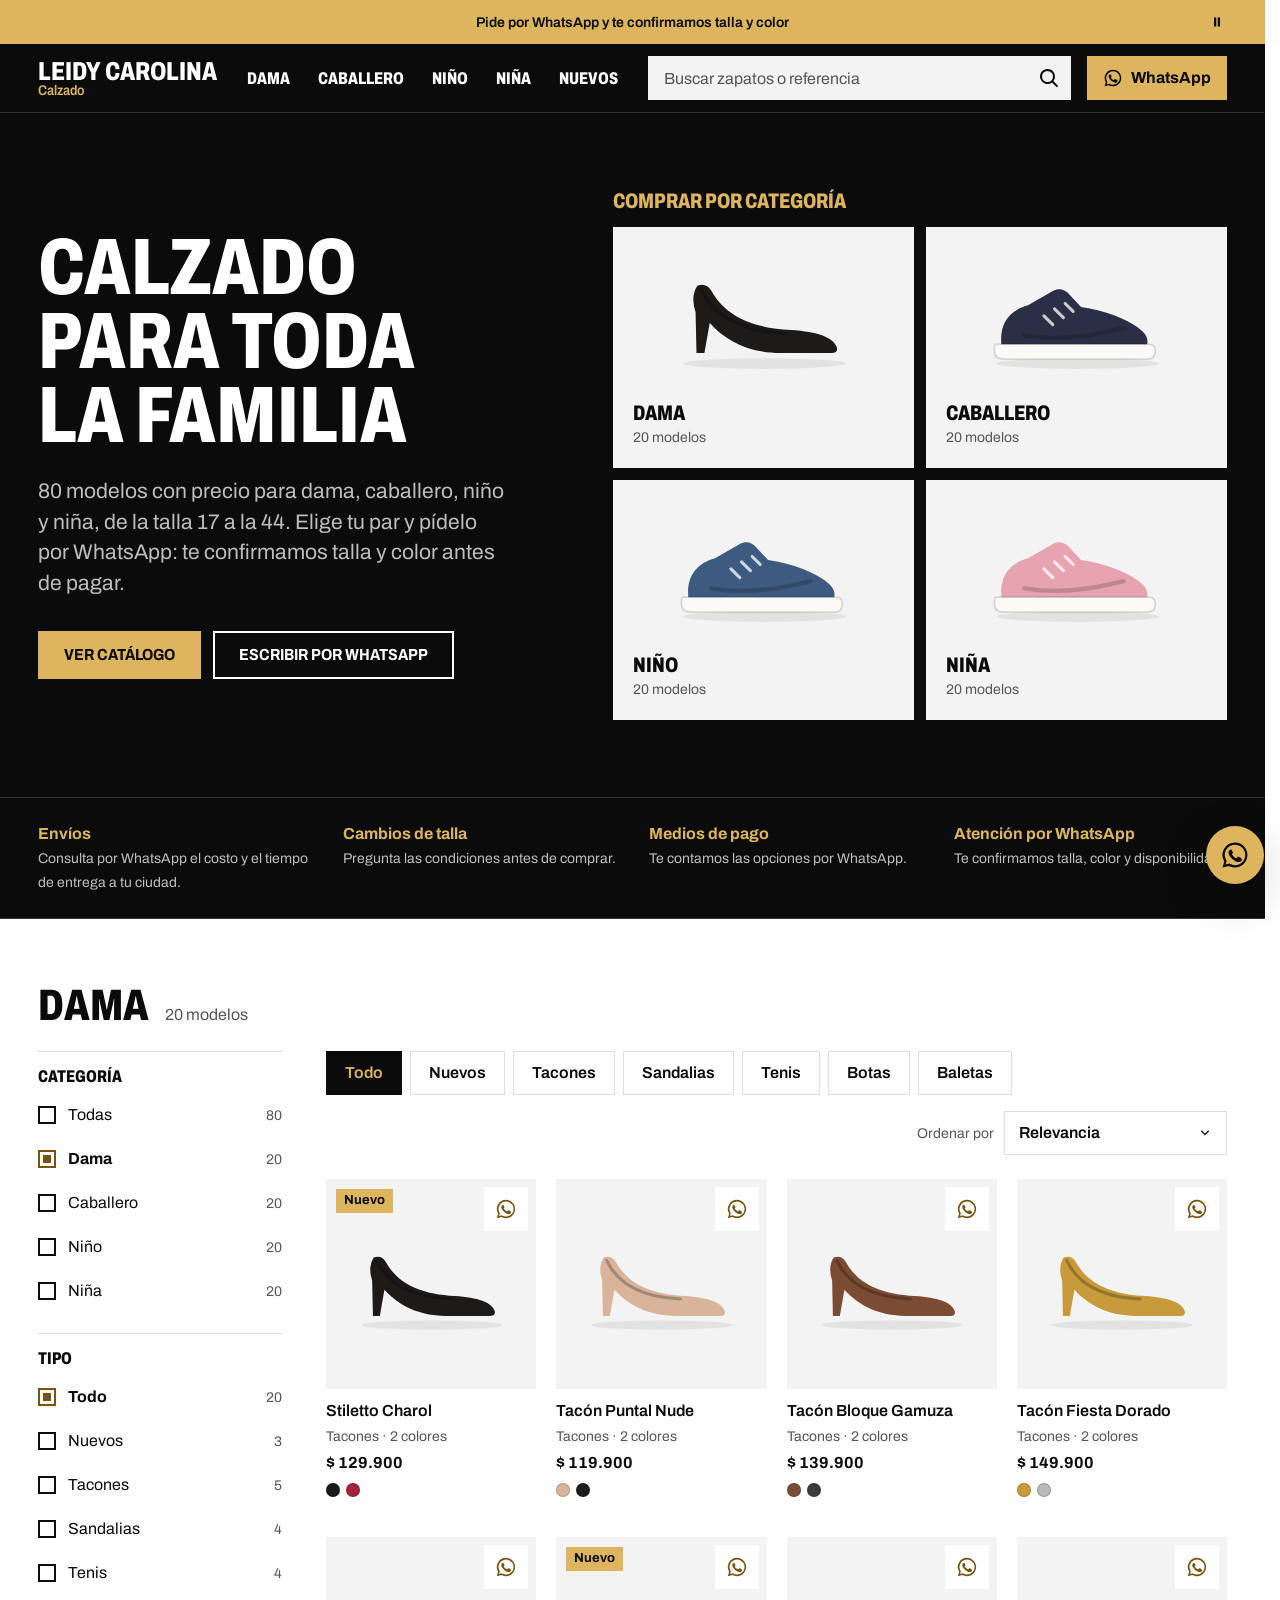
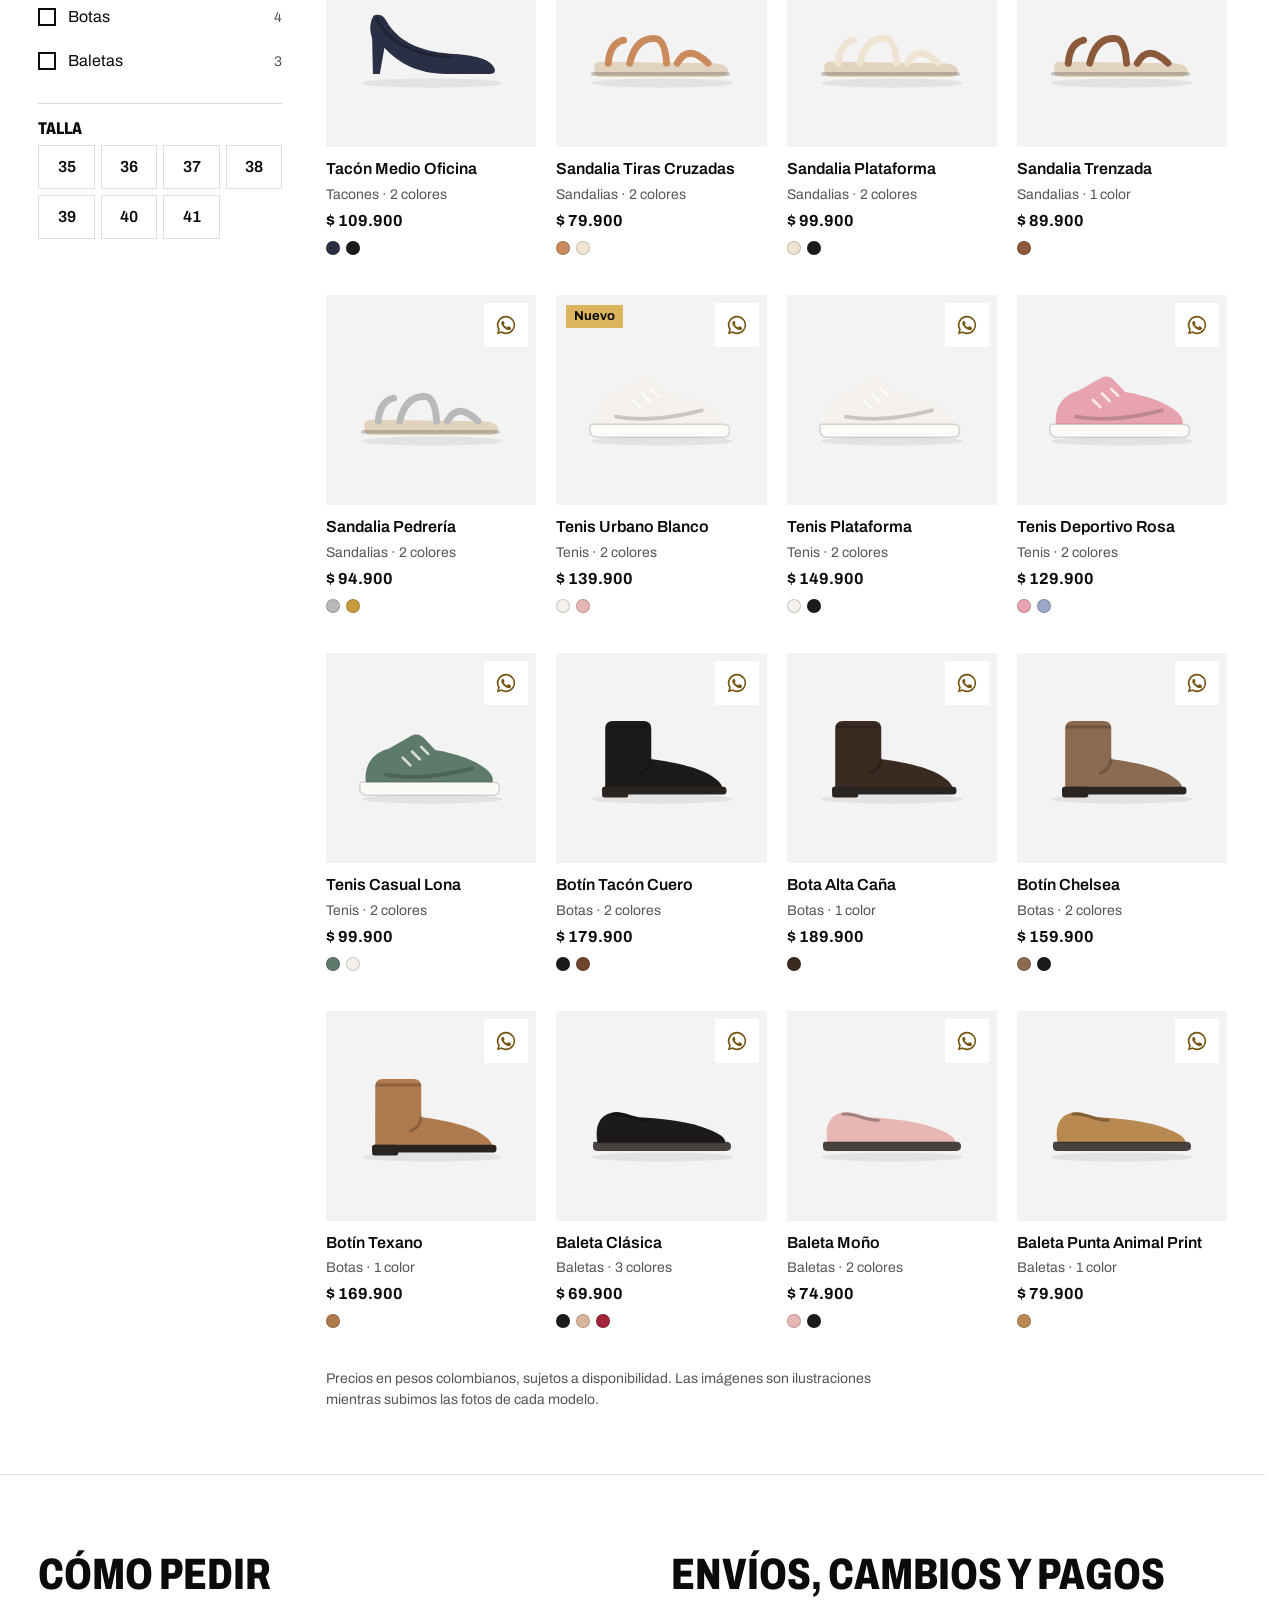
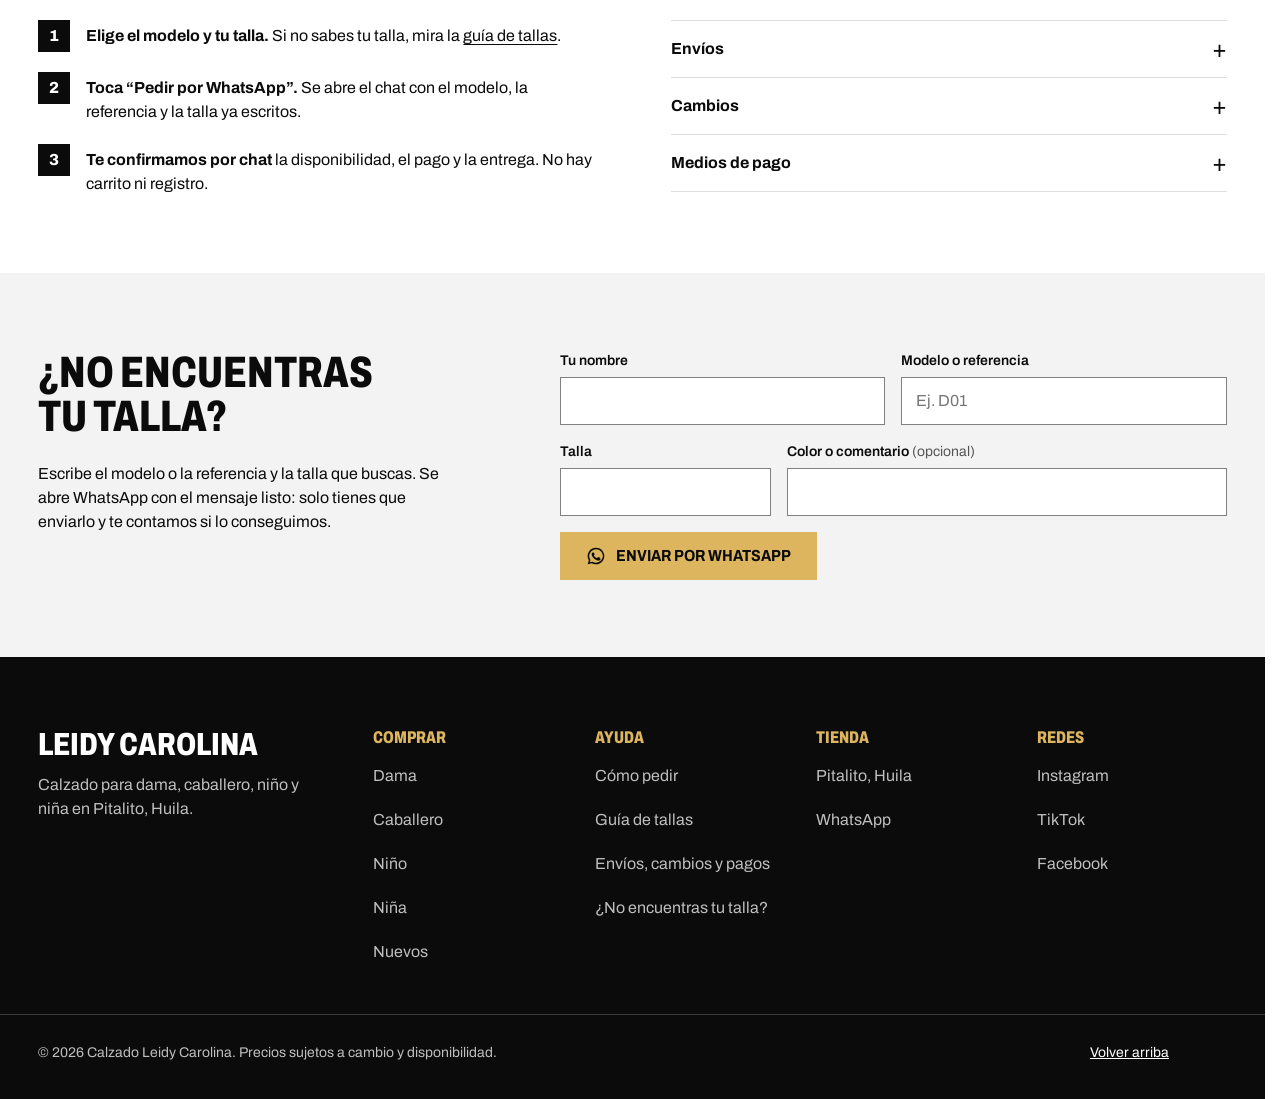
==== commit ce794053: "chore: propuesta 2 (versión dorada) como página principal Co-Authored-By: Claude Opus 5.5 <noreply@a" ====
--- a/index.html
+++ b/index.html
@@ -5,12 +5,13 @@
   <meta name="viewport" content="width=device-width, initial-scale=1">
   <title>Calzado Leidy Carolina · Zapatos para dama, caballero, niño y niña</title>
   <meta name="description" content="Catálogo de Calzado Leidy Carolina en Pitalito, Huila: 80 modelos para dama, caballero, niño y niña, con precio. Elige tu talla y pide por WhatsApp.">
-  <meta name="theme-color" content="#ffffff">
+  <meta name="theme-color" content="#0b0b0b">
   <link rel="icon" href="data:image/svg+xml,%3Csvg xmlns='http://www.w3.org/2000/svg' viewBox='0 0 32 32'%3E%3Crect width='32' height='32' fill='%23222'/%3E%3Cpath d='M9 7h4v14h8v4H9z' fill='%23fff'/%3E%3C/svg%3E">
   <link rel="preconnect" href="https://fonts.googleapis.com">
   <link rel="preconnect" href="https://fonts.gstatic.com" crossorigin>
   <link href="https://fonts.googleapis.com/css2?family=Archivo:wdth,wght@62..125,400..800&display=swap" rel="stylesheet">
   <link rel="stylesheet" href="css/estilos.css">
+  <link rel="stylesheet" href="css/tema-dorado.css">
 </head>
 <body>
   <a class="saltar" href="#catalogo">Saltar al catálogo</a>
--- a/css/tema-dorado.css
+++ b/css/tema-dorado.css
@@ -0,0 +1,76 @@
+/* =========================================================
+   Tema negro, dorado y blanco (versión dorada: dorado.html).
+   Se carga DESPUÉS de estilos.css y solo cambia colores:
+   - negro: barra de avisos de fondo, cabecera, portada, franja de servicio y pie
+   - dorado: avisos, sellos, botones de pedido, estados activos y detalles
+   - blanco: el catálogo, para que los zapatos se lean bien
+   El verde de WhatsApp se reemplaza por dorado para respetar la paleta.
+   ========================================================= */
+:root {
+  --negro: oklch(0.15 0 0);
+  --negro-2: oklch(0.21 0 0);            /* superficies sobre negro */
+  --negro-linea: oklch(0.32 0 0);        /* separadores sobre negro */
+  --oro: oklch(0.79 0.115 85);           /* dorado de fondo y de texto sobre negro (8:1) */
+  --oro-claro: oklch(0.86 0.1 88);       /* hover del dorado */
+  --oro-hondo: oklch(0.47 0.09 80);      /* dorado para texto sobre blanco (4,9:1) */
+
+  --tinta: var(--negro);
+  --tinta-hover: oklch(0.28 0 0);
+  --acento: var(--oro-hondo);
+  --wa: var(--oro);
+  --wa-hondo: var(--oro-claro);
+  --pie-texto: oklch(0.8 0 0);
+}
+
+/* Botones dorados: el texto va en negro (el blanco no se lee sobre dorado) */
+.boton--wa, .boton-wa { color: var(--negro); }
+.boton--wa:hover, .boton-wa:hover { color: var(--negro); }
+
+/* Barra de avisos dorada */
+.aviso { background: var(--oro); color: var(--negro); }
+.aviso :focus-visible { outline-color: var(--negro); }
+.aviso__pausa { color: var(--negro); }
+
+/* Cabecera negra */
+.cabecera { background: var(--negro); color: var(--blanco); border-bottom-color: var(--negro-linea); }
+.cabecera :focus-visible { outline-color: var(--oro); }
+.marca__linea { color: var(--oro); }
+.nav__item:hover > .nav__enlace { border-bottom-color: var(--oro); }
+.nav__panel { color: var(--tinta); }
+.nav__panel :focus-visible { outline-color: var(--tinta); }
+.buscador { color: var(--tinta); }
+.buscador:focus-within { outline-color: var(--oro); }
+
+/* Portada negra, mosaico claro para que se vean las ilustraciones */
+.portada { background: var(--negro); color: var(--blanco); }
+.portada :focus-visible { outline-color: var(--oro); }
+.portada__frase { color: var(--pie-texto); }
+.portada__subtitulo { color: var(--oro); }
+.portada .boton { background: var(--oro); border-color: var(--oro); color: var(--negro); }
+.portada .boton:hover { background: var(--oro-claro); border-color: var(--oro-claro); }
+.portada .boton--claro { background: transparent; border-color: var(--blanco); color: var(--blanco); }
+.portada .boton--claro:hover { background: var(--blanco); border-color: var(--blanco); color: var(--negro); }
+.mosaico__tile { color: var(--tinta); }
+.mosaico__tile :focus-visible, .mosaico__tile:focus-visible { outline-color: var(--oro); }
+
+/* Franja de servicio, continúa el negro de la portada */
+.servicios { background: var(--negro); color: var(--blanco); border-color: var(--negro-linea); }
+.servicios__lista b { color: var(--oro); }
+.servicios__lista span { color: var(--pie-texto); }
+
+/* Catálogo blanco: los activos van en negro con texto dorado */
+.talla[aria-pressed="true"], .pildora[aria-pressed="true"] { color: var(--oro); }
+.guia .marcada { color: var(--oro); }
+.sello { background: var(--oro); color: var(--negro); }
+.tarjeta__wa { color: var(--oro-hondo); }
+.tarjeta__wa:hover { background: var(--oro); color: var(--negro); }
+
+/* Botón flotante dorado con ícono negro */
+.wa-flota__boton { color: var(--negro); }
+.wa-flota__menu a { color: var(--oro-hondo); }
+
+/* Pie negro con títulos dorados */
+.pie { background: var(--negro); }
+.pie :focus-visible { outline-color: var(--oro); }
+.pie__col h2 { color: var(--oro); }
+.pie__col a:hover, .pie__col .enlace:hover { color: var(--oro); }
